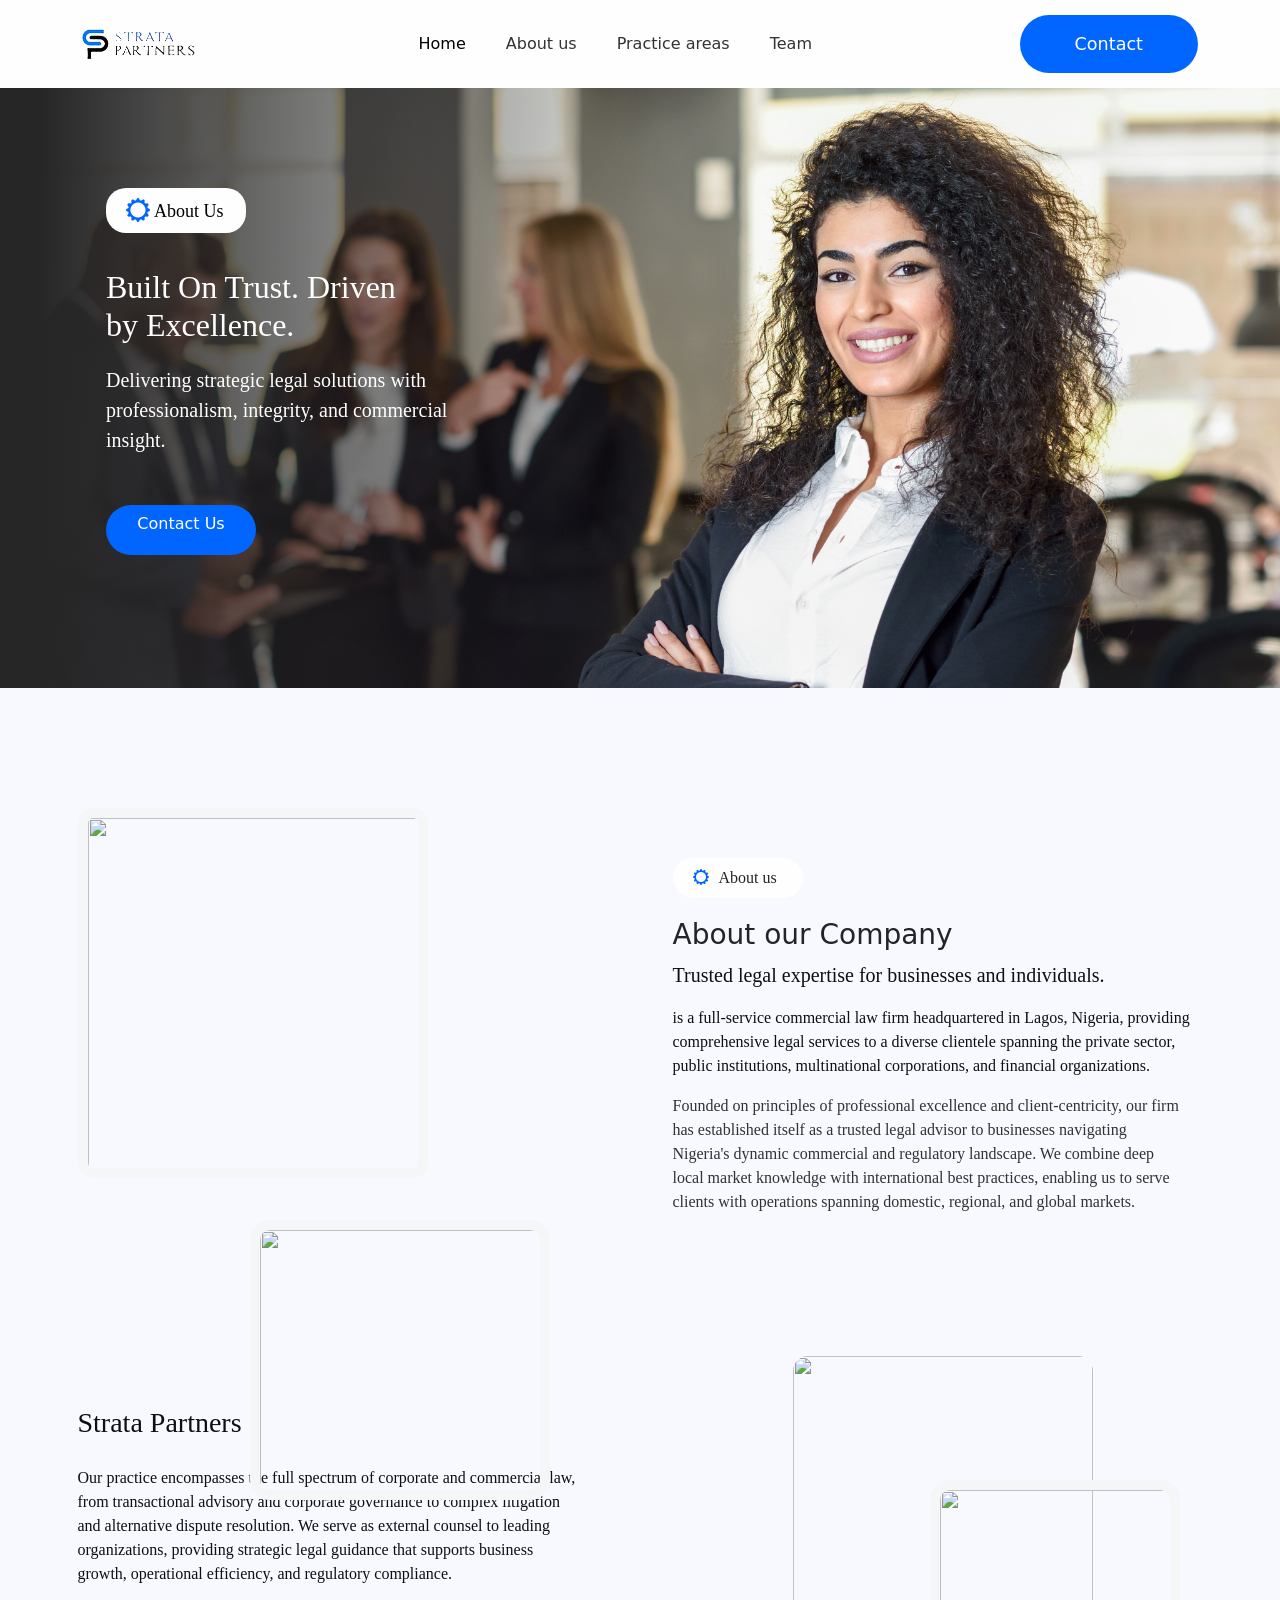
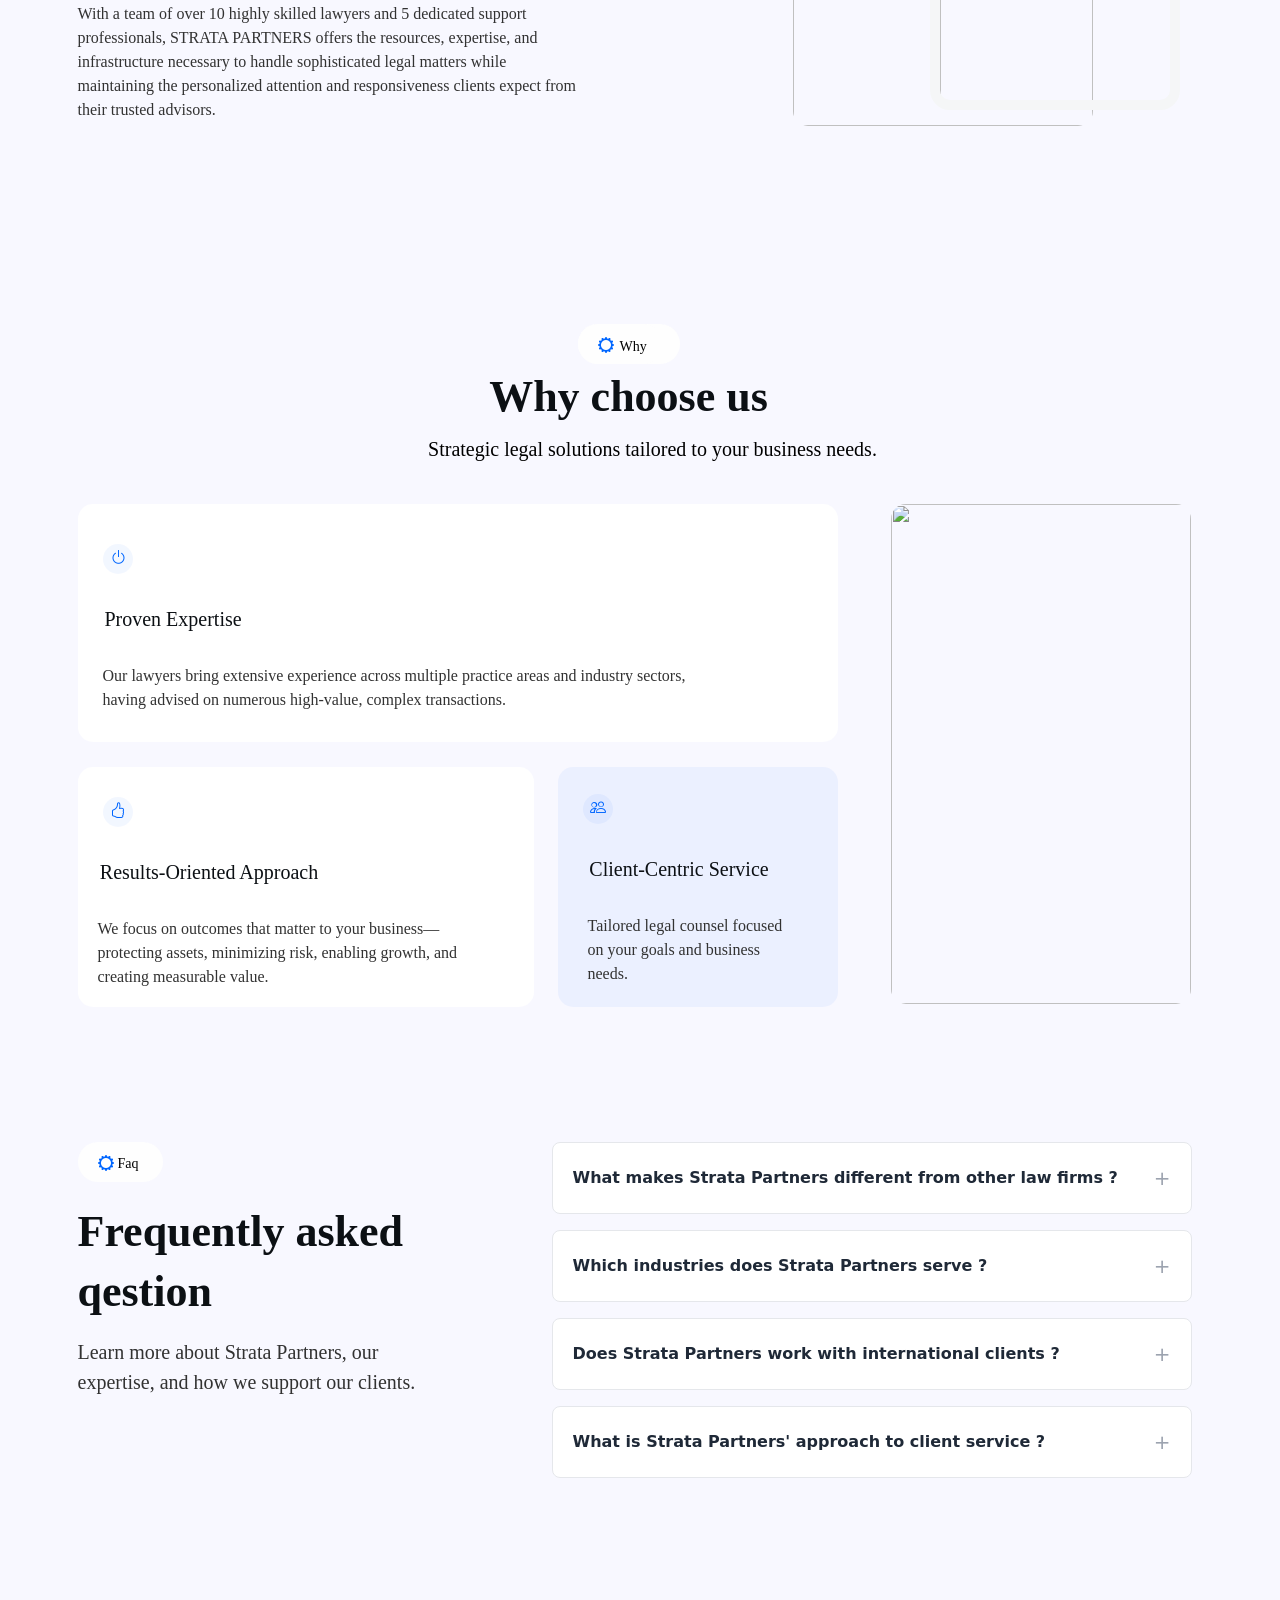
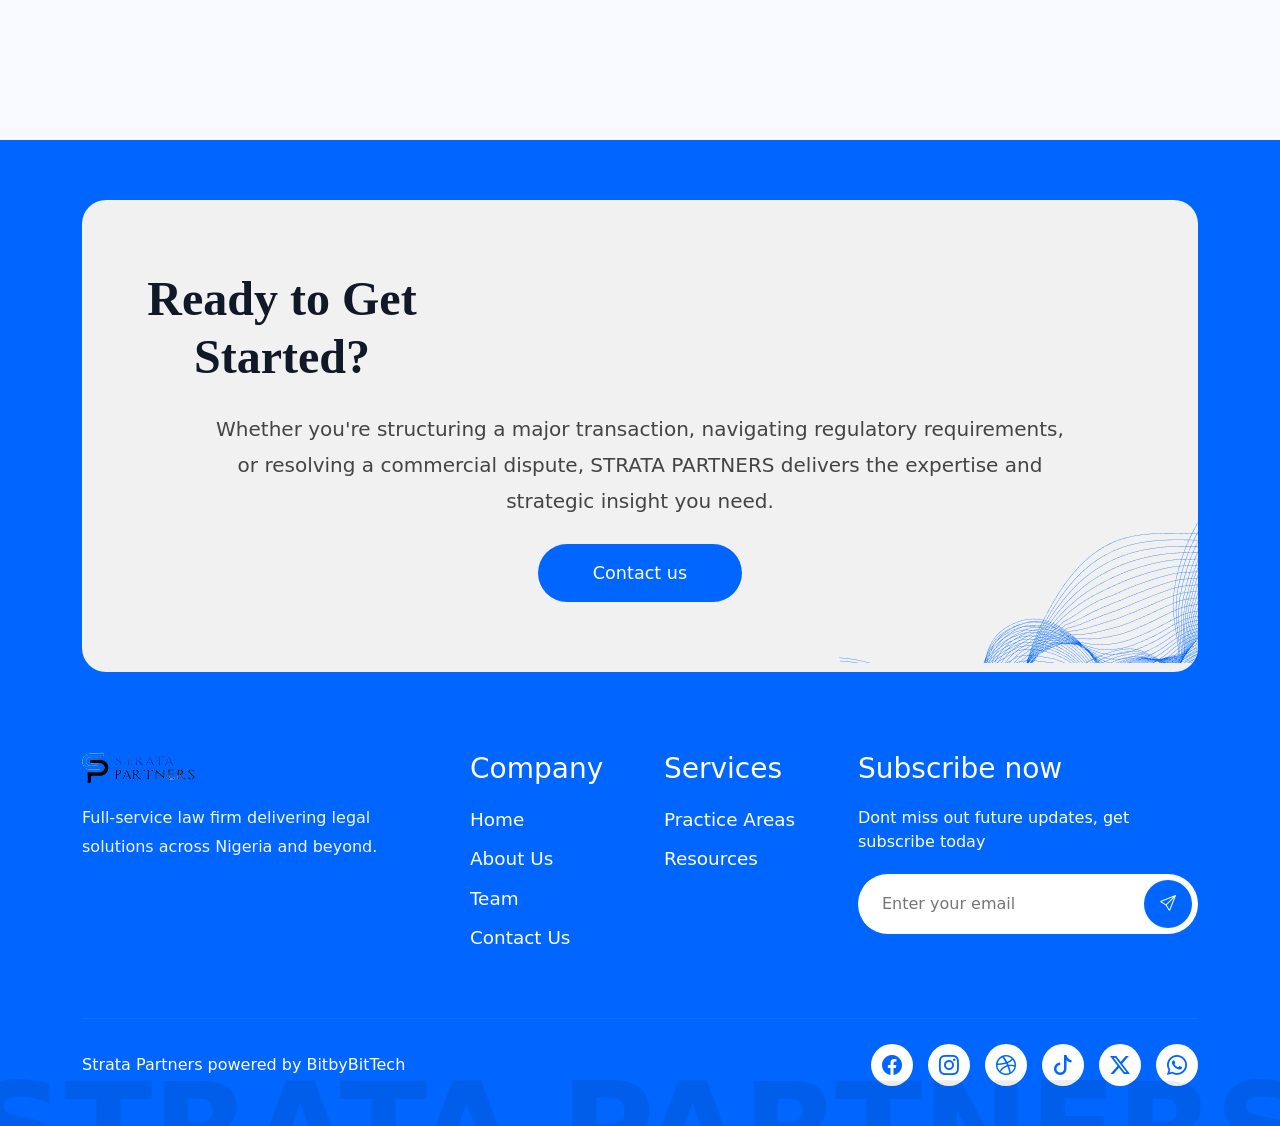
==== about.html @ 684b54b5 "included about page" ====
<!DOCTYPE html>
<html lang="en">

<head>
    <meta charset="UTF-8">
    <meta name="viewport" content="width=device-width, initial-scale=1.0">
    <title>Strata Partners | About Us</title>
    <link rel="stylesheet" href="css/about.css" type="text/css">
    <link rel="shortcut icon" href="images/logo.png" type="image/x-icon" />
    <link rel="stylesheet" href="https://cdn.jsdelivr.net/npm/bootstrap@5.3.8/dist/css/bootstrap.min.css" />
    <link href="https://cdn.jsdelivr.net/npm/bootstrap-icons@1.11.3/font/bootstrap-icons.css" rel="stylesheet" />

    <link rel="stylesheet" href="css/navbar.css" type="text/css" />
    <link rel="stylesheet" href="css/footer.css" type="text/css" />
</head>

<body>
    <!-- Include the navbar -->
    <div class="navbarContainer"></div>



    <!--hero section-->
    <div class="container-fluid" id="hero-section">
        <div class="container-fluid" id="inner-container">
            <div class="box" id="inner">
                <div class="inner-box">
                    <div class="high2">
                        <div class="iconn">
                            <i class="bi bi-gear-wide" id="tops"></i>
                        </div>
                        <p class="about">
                            About Us
                        </p>
                    </div>
                </div>
                <div class="row-h" id="row-heading">
                    <h2>
                        Built On Trust. Driven by Excellence.
                    </h2>
                    <p class="long-p">
                        Delivering strategic legal solutions with <br> professionalism, integrity,
                        and commercial <br> insight.
                    </p>
                </div>
                <div class="button">
                    <button class="btn">
                        <a class="link" href="contact us.html">Contact Us</a>
                    </button>
                </div>
            </div>
        </div>
    </div>

    <!--main content-->
    <div class="container-fluid" id="content">

        <!--row-1-->
        <div class="row-1">
            <div class="grouped">
                <img class="img2" src="Images/1af1c226d104522f3d0fe02a8baad481d199e01f.png">
                <img class="img1" src="Images/ebbc76a0d012beea0bf15d7d53d442498912458e.jpg">

            </div>
            <div class="l-box">
                <div class="first-line">
                    <div class="heading">
                        <div class="in">
                            <div class="high2">
                                <div class="iconn">
                                    <i class="bi bi-gear-wide" id="tops"></i>
                                </div>
                                <p class="abt">
                                    About us
                                </p>
                            </div>
                            <h3>About our Company</h3>
                        </div>
                        <p class="trusted">Trusted legal expertise for businesses and individuals.</p>
                    </div>
                </div>
                <div class="second-line">
                    <p class="one">
                        is a full-service commercial law firm headquartered in Lagos, Nigeria,
                        providing comprehensive legal services to a diverse clientele spanning the
                        private sector, <br> public institutions, multinational corporations,
                        and financial organizations.
                    </p>
                    <p class="two">
                        Founded on principles of professional excellence and client-centricity,
                        our firm <br> has established itself as a trusted legal advisor to businesses
                        navigating <br> Nigeria's dynamic commercial and regulatory landscape.
                        We combine deep <br> local market knowledge with international best practices,
                        enabling us to serve <br> clients with operations spanning domestic, regional,
                        and global markets.
                    </p>
                </div>
            </div>
        </div>

        <!--row-2-->
        <div class="row-2">
            <div class="r-box">
                <div class="f-line">
                    <h3 class="strat">Strata Partners</h3>
                </div>
                <div class="s-line">
                    <p class="one" id="text1">
                        Our practice encompasses the full spectrum of corporate and
                        commercial law, <br> from transactional advisory and corporate
                        governance to complex litigation <br> and alternative dispute
                        resolution. We serve as external counsel to leading <br> organizations,
                        providing strategic legal guidance that supports business <br> growth,
                        operational efficiency, and regulatory compliance.
                    </p>
                    <p class="two" id="text2">
                        With a team of over 10 highly skilled lawyers and 5 dedicated
                        support <br> professionals, STRATA PARTNERS offers the resources,
                        expertise, and <br> infrastructure necessary to handle sophisticated
                        legal matters while <br> maintaining the personalized attention and
                        responsiveness clients expect from <br> their trusted advisors.
                    </p>
                </div>
            </div>
            <div class="r-grouped">
                <img class="image1" src="Images/60f769ecba0b6c53e76296c708ee9860c423560c.jpg">
                <img class="image2" src="Images/75933d25baf451f0939fa7fc57d8a69417001d7e.jpg">
            </div>
        </div>

        <!--row-3-->
        <div class="row-3">
            <div class="upper">
                <div class="up">
                    <div class="why-b">
                        <div class="high2">
                            <div class="iconn">
                                <i class="bi bi-gear-wide" id="tops"></i>
                            </div>
                            <p class="f-why">
                                Why
                            </p>
                        </div>
                    </div>
                    <p class="why">
                        Why choose us
                    </p>
                </div>
                <p class="textt">
                    Strategic legal solutions tailored to your business needs.
                </p>
            </div>
            <div class="lower">
                <div class="left">
                    <div class="upp">
                        <div class="inn">
                            <div class="boxx">
                                <div class="icon-box">
                                    <div class="target">
                                        <i class="bi bi-power" id="top"></i>
                                    </div>
                                </div>
                                <p class="proven">
                                    Proven Expertise
                                </p>
                            </div>
                            <p class="p">
                                Our lawyers bring extensive experience across <span class="mul">multiple</span> practice
                                areas
                                and industry sectors, <br> having <span class="ad">advised</span> on numerous
                                high-value,
                                complex transactions.
                            </p>
                        </div>
                    </div>
                    <div class="down">
                        <div class="l">
                            <div class="in2">
                                <div class="c">
                                    <div class="icon-box">
                                        <div class="target">
                                            <i class="bi bi-hand-thumbs-up" id="top"></i>
                                        </div>
                                    </div>
                                    <p class="pr">
                                        Results-Oriented Approach
                                    </p>
                                </div>
                                <p class="pp">
                                    We focus on outcomes that matter to your <span class="bus">business—</span>
                                    <br>protecting assets,
                                    minimizing risk, enabling growth, <span class="an">and</span> <br> creating
                                    measurable value.
                                </p>
                            </div>
                        </div>
                        <div class="r">
                            <div class="in2">
                                <div class="c">
                                    <div class="icon-box">
                                        <div class="target">
                                            <i class="bi bi-people" id="top"></i>
                                        </div>
                                    </div>
                                    <p class="pr">
                                        Client-Centric Service
                                    </p>
                                </div>
                                <p class="pp">
                                    Tailored legal counsel focused on your goals and business needs.
                                </p>
                            </div>
                        </div>
                    </div>
                </div>
                <div class="right">
                    <img class="pic" src="Images/0e87ad395df8c18349f0a726166e9e5c86651c10.png">
                </div>
            </div>
        </div>


        <!--row-4-->
        <div class="row-4">
            <div class="left-box">
                <div class="high">
                    <div class="high2">
                        <div class="iconn">
                            <i class="bi bi-gear-wide" id="tops"></i>
                        </div>
                        <p class="faq">
                            Faq
                        </p>
                    </div>
                    <p class="faq-p">
                        Frequently asked qestion
                    </p>
                </div>
                <p class="low-p">
                    Learn more about Strata Partners, our <br> expertise, and how we support our clients.
                </p>
            </div>
            <div class="faq-container">
                <details class="faq-item">
                    <summary class="faq-question">
                        What makes Strata Partners different from other law firms ?
                    </summary>
                    <div class="faq-answer">
                        <p>
                            We combine deep legal expertise with commercial insight.
                            Our team approaches every matter not just as lawyers,
                            but as dealmakers and strategists who understand business realities,
                            regulatory environments, and long-term client goals.
                        </p>
                    </div>
                </details>
                <details class="faq-item">
                    <summary class="faq-question">
                        Which industries does Strata Partners serve ?
                    </summary>
                    <div class="faq-answer">
                        <p>
                            We advise entrepreneurs, SMEs, corporate organisations, investors,
                            developers, agricultural businesses, and high-net-worth individuals
                            across sectors such as real estate, infrastructure, finance,
                            agriculture, manufacturing, and technology.
                        </p>
                    </div>
                </details>
                <details class="faq-item">
                    <summary class="faq-question">
                        Does Strata Partners work with international clients ?
                    </summary>
                    <div class="faq-answer">
                        <p>
                            Yes. We regularly advise international clients investing or doing
                            business in Nigeria and collaborate with foreign counsel when necessary.
                        </p>
                    </div>
                </details>
                <details class="faq-item">
                    <summary class="faq-question">
                        What is Strata Partners' approach to client service ?
                    </summary>
                    <div class="faq-answer">
                        <p>
                            We combine deep legal expertise with commercial insight.
                            Our team approaches every matter not just as lawyers,
                            but as dealmakers and strategists who understand business realities,
                            regulatory environments, and long-term client goals.
                        </p>
                    </div>
                </details>
            </div>
        </div>
    </div>

    <!-- Include the footer -->
    <div class="footerContainer"></div>
    <script>
        fetch("navbar.html")
            .then((response) => response.text())
            .then((data) => {
                document.querySelector(".navbarContainer").innerHTML = data;
            });
    </script>
    <script>
        fetch("footer.html")
            .then((response) => response.text())
            .then((data) => {
                document.querySelector(".footerContainer").innerHTML = data;
            });
    </script>

    <!--animation for text-->
    <script>
        const observer = new IntersectionObserver((entries) => {
            entries.forEach((entry) => {
                // Check if the element is visible in the viewport
                if (entry.isIntersecting) {
                    entry.target.classList.add('active');
                    // Stop observing once animated (optional)
                    observer.unobserve(entry.target);
                }
            });
        }, {
            threshold: 0.1 // Triggers when 10% of the text is visible
        });

        // Target all elements with the reveal class
        document.querySelectorAll('.second-line').forEach((element) => {
            observer.observe(element);
        });

    </script>
    <script src="https://cdn.jsdelivr.net/npm/bootstrap@5.3.8/dist/js/bootstrap.bundle.min.js"></script>
</body>

</html>
---- css/about.css ----
* {
    margin: 0;
    padding: 0;
    box-sizing: border-box;
}

body {
    background-color: ghostwhite !important;
}


/* hero-section */
#hero-section {
    background-image: url("../images/ef83587aa9c81521c56128bd464a667ce0ac7b7c.jpg");
    background-repeat: no-repeat;
    background-size: cover;
    width: 100%;
    height: 600px;
    transform: scaleX(-1);
    opacity: 1px;
    margin: 0;
    padding: 0;
    position: relative;
}

#inner-container {
    background: linear-gradient(269.47deg, #272626 3.18%, rgba(39, 38, 38, 0.5) 30.3%, rgba(255, 255, 255, 0) 57.42%);
    width: 100%;
    height: 600px;
    margin: 0;
    padding: 0;
}

.box {
    color: white;
    font-size: 24px;
    transform: scaleX(-1);
    width: 574px;
    height: 482px;
    left: 600px;
    position: relative;
    padding-top: 100px;
}

/* animation for hero-section */
.inner-box, .row-h, .button {
  opacity: 0;
  transform: translateY(20px);
  animation: fadeInUp 0.8s ease-out forwards;
}

@keyframes fadeInUp {
  to {
    opacity: 1;
    transform: translateY(0);
  }
}

#inner .inner-box {
    width: 150px;
    height: 80px;
}

#inner .inner-box .high2 {
    width: 140px;
    height: 45px;
    border-radius: 20px;
    padding-top: 5px;
    padding-right: 20px;
    padding-bottom: 10px;
    padding-left: 20px;
    background: #FEFEFE;
    margin-bottom: 0;
    display: flex;
}

#inner .inner-box .high2 .about {
    font-family: Inter;
    font-weight: 400;
    font-size: 18px;
    margin-left: 8px;
    margin-top: 5px;
    color: black;
    margin-bottom: 0;
}

h2 {
    width: 320px;
    font-family: "Rethink Sans";
    font-weight: 600;
    font-size: 56px;
    margin-top: 0;
}

.long-p {
    font-family: "Inter";
    font-weight: 500;
    font-size: 20px;
    line-height: 30px;
    margin-top: 20px;
}

.button {
    width: 150px;
    height: 50px;
    border-radius: 30px;
    background: #0066FF;
    color: white;
    text-align: center;
    margin-top: 50px;
}

.btn .link {
    color: white;
    text-decoration: none;
    text-align: center;
}

/* main-body */
#content {
    width: 1229px;
    height: 2532px;
    margin-top: 120px;
}

div.row-1,
div.row-2,
div.row-3,
div.row-4 {
    margin-left: 40px;
}

/* row-1 */
div.row-1 {
    width: 1120px;
    height: 548px;
    gap: 115px;
    display: flex;
}

.grouped {
    width: 400px;
    height: 500px;
}

.img1 {
    width: 300px;
    height: 280px;
    border-radius: 20px;
    border-width: 10px;
    border: 10px solid #F5F6F7;
    position: absolute;
    left: 250px;
    bottom: -600px;
}

.img2 {
    width: 350px;
    height: 370px;
    border-radius: 15px;
    border: 10px solid #F5F6F7;
}

/* animation for the image */
.img1, .img2 {
  animation: floatLoop 4s ease-in-out infinite;
}

@keyframes floatLoop {
  0% {
    transform: translateY(0px);
  }
  50% {
    transform: translateY(-15px);
  }
  100% {
    transform: translateY(0px);
  }
}

div.l-box {
    width: 520px;
    height: 412px;
    gap: 30px;
    left: 80px;
    position: relative;
    margin-top: 50px;
}

div.first-line {
    width: 600;
    height: 160;
    gap: 20px;
}

.in {
    width: 600;
    height: 110;
    gap: 10px;
}

.l-box .in .high2 {
    width: 130px;
    height: 40px;
    gap: 4px;
    border-radius: 20px;
    padding-top: 8px;
    padding-right: 20px;
    padding-bottom: 10px;
    padding-left: 20px;
    background: #FEFEFE;
    display: flex;
}

.l-box .in .high2 .abt {
    font-family: Inter;
    font-weight: 400;
    font-style: Regular;
    font-size: 16px;
    line-height: 20px;
    margin-left: 6px;
    margin-top: 2px;
}

h5 {
    font-family: Rethink Sans;
    font-weight: 600;
    font-size: 44px;
    line-height: 60px;
    color: #0C1014;
}

.trusted {
    font-family: "Inter";
    font-weight: 500;
    font-size: 20px;
    line-height: 30px;
    color: #0C1014;
}

.second-line {
  opacity: 0;
  transform: translateY(30px);
  transition: all 0.8s ease-out;
}

/* Active state triggered by JavaScript when scrolled into view */
.second-line.active {
  opacity: 1;
  transform: translateY(0);
}

div.second-line .one {
    font-family: Inter;
    font-weight: 400;
    font-style: Regular;
    font-size: 16px;
    line-height: 24px;
    color: #0C1014;
    width: 530px;
    height: 72px;
}

div.second-line .two {
    font-family: Inter;
    font-weight: 400;
    font-style: Regular;
    font-size: 16px;
    line-height: 24px;
    color: #323232;
    width: 540px;
    height: 120px;
}

/* row-2 */
div.row-2 {
    width: 1150px;
    height: 548px;
    gap: 115px;
    opacity: 1;
    display: flex;
}

div.r-box {
    width: 600px;
    height: 330px;
    gap: 30px;
    opacity: 1;
    margin-top: 50px;
}

div.f-line {
    width: 600px;
    height: 60px;
    gap: 20px;
    opacity: 1;
}

.strat {
    width: 600px;
    height: 30px;
    font-family: Inter;
    font-weight: 500;
    color: #0C1014;
}

div.s-line {
    width: 600px;
    height: 270px;
    gap: 30px;
    opacity: 1;
}

#text1 {
    width: 600px;
    height: 120px;
    opacity: 1;
    font-family: Inter;
    font-weight: 400;
    font-style: Regular;
    font-size: 16px;
    line-height: 24px;
    letter-spacing: 0%;
    color: #0C1014;
}

#text2 {
    width: 600px;
    height: 120px;
    opacity: 1;
    font-family: Inter;
    font-weight: 400;
    font-style: Regular;
    font-size: 16px;
    line-height: 24px;
    letter-spacing: 0%;
    color: #323232;
}

.r-grouped {
    width: 509px;
    height: 548px;
    opacity: 1;
    box-sizing: content-box;
}

.image1 {
    width: 250px;
    height: 230px;
    top: 241px;
    left: 900px;
    opacity: 1;
    border-radius: 20px;
    border: 10px solid #F5F6F7;
    position: absolute;
    left: 930px;
    top: 1480px;
}

.image2 {
    width: 300px;
    height: 370px;
    left: 715px;
    opacity: 1;
    border-radius: 15px;
}

/* row-3 */
div.row-3 {
    width: 1150px;
    height: 768px;
}

div.upper {
    width: 645px;
    height: 160px;
    gap: 20px;
    align-items: center;
    margin: 20px auto 20px auto;
}

div.lower {
    width: 1150px;
    height: 558px;
    gap: 24px;
    display: flex;
}

div.down {
    width: 808px;
    height: 267px;
    gap: 24px;
    display: flex;
    margin-top: 25px;
}

.up {
    width: 597px;
    height: 110px;
}

div.why-b {
    width: 102px;
    height: 40px;
    border-radius: 20px;
    background: #FEFEFE;
    align-items: center;
    margin: 0 auto;
}

.f-why {
    width: 42px;
    height: 20px;
    font-family: "Inter";
    font-weight: 400;
    font-size: 14px;
    text-align: center;
    color: #000000;
    margin-top: 2px;
    margin-left: 2px;
}

.why {
    width: 597px;
    height: 60px;
    font-family: Rethink Sans;
    font-weight: 600;
    font-size: 44px;
    text-align: center;
    color: #0C1014;
}

.textt {
    width: 645px;
    height: 30px;
    font-family: Inter;
    font-weight: 500;
    font-size: 20px;
    text-align: center;
    color: #000000;
}

div.lower {
    width: 1150px;
    height: 558px;
    gap: 5px;
    display: flex;
}

div.left {
    width: 808px;
    height: 558px;
    gap: 24px;
}

div.upp {
    width: 760px;
    height: 238px;
    border-radius: 15px;
    background: #FFFFFF;
    padding-top: 40px;
}

div.inn {
    width: 745px;
    height: 188px;
}

.boxx {
    width: 163px;
    height: 120px;
}

div.icon-box {
    width: 30px;
    height: 30px;
    border-radius: 50px;
    background: #0066FF0D;
    margin-left: 25px;
    margin-bottom: 30px;
    left: 30px;
}

#top {
    top: 2px;
    left: 7px;
    position: relative;
    color: #0066FF;
}

.proven {
    width: 163px;
    height: 30px;
    font-family: Inter;
    font-weight: 500;
    font-size: 20px;
    text-align: center;
    color: #0C1014;
    margin-left: 14px;
}

.p {
    width: 745px;
    height: 48px;
    font-family: Inter;
    font-weight: 400;
    font-style: Regular;
    font-size: 16px;
    margin-left: 25px;
    color: #323232;
}

div.down {
    width: 808px;
    height: 267px;
    gap: 24px;
    display: flex;
    margin-top: 25px;
}

div.l {
    width: 456px;
    height: 240px;
    border-radius: 15px;
    background: #FFFFFF;
    padding-top: 10px;
}

div.in2 {
    width: 439px;
    height: 212px;
    padding-top: 20px;
}

div.c {
    width: 263px;
    height: 120px;
    gap: 50px;
}

.pr {
    width: 263px;
    height: 30px;
    font-family: Inter;
    font-weight: 500;
    font-style: Medium;
    font-size: 20px;
    text-align: center;
    color: #0C1014;
}


.pp {
    width: 439px;
    height: 72px;
    font-family: Inter;
    font-weight: 400;
    font-style: Regular;
    font-size: 16px;
    margin-left: 20px;
    color: #323232;
}

div.r {
    width: 280px;
    height: 240px;
    border-radius: 15px;
    background: #0066FF0D;
    padding-top: 7px;
}

div.r .in2 {
    width: 212px;
    height: 212px;
    top: 34px;
    left: 34px;
    gap: 20px;
}

div.r .in2 .c {
    width: 212px;
    height: 120px;
    gap: 50px;
}

div.r .pr {
    width: 263px;
    height: 30px;
    font-family: Inter;
    font-weight: 500;
    font-style: Medium;
    font-size: 20px;
    color: #0C1014;
    margin-left: -10px;
}

div.r .pp {
    width: 212px;
    height: 72px;
    font-family: Inter;
    font-weight: 400;
    font-style: Regular;
    font-size: 16px;
    margin-left: 30px;
    color: #323232;
}

.pic {
    width: 300px;
    height: 500px;
    border-radius: 15px;
    margin-left: 0;
}

/* row-4 */
div.row-4 {
    width: 1150px;
    height: 380px;
    gap: 55px;
    display: flex;
    margin-top: 50px;
}

div.left-box {
    width: 419px;
    height: 250px;
    gap: 20px;
}

.high {
    width: 419px;
    height: 170px;
    gap: 10px;
}

.high2 {
    width: 85px;
    height: 40px;
    gap: 4px;
    border-radius: 20px;
    padding-top: 10px;
    padding-right: 20px;
    padding-bottom: 10px;
    padding-left: 20px;
    background: #FEFEFE;
    display: flex;
    margin-bottom: 20px;
}

.iconn {
    width: 16px;
    height: 16px;
}

#tops {
    width: 13px;
    height: 15px;
    top: 0.5px;
    left: 1.5px;
    color: #0066FF;
}

.faq {
    width: 25px;
    height: 20px;
    font-family: Inter;
    font-weight: 400;
    font-size: 14px;
    line-height: 20px;
    padding-top: 2px;
    color: #000000;
}

.faq-p {
    width: 419px;
    height: 120px;
    font-family: Rethink Sans;
    font-weight: 600;
    font-size: 44px;
    line-height: 60px;
    color: #0C1014;
}

.low-p {
    width: 419px;
    height: 60px;
    font-family: Inter;
    font-weight: 500;
    font-size: 20px;
    line-height: 30px;
    color: #323232;
    margin-top: 25px;
}

.rightt {
    width: 750px;
    height: 308px;
    gap: 20px;
}

/* Container Layout */
.faq-container {
    width: 640px;
    font-family: system-ui, -apple-system, sans-serif;
}

/* Accordion Item */
.faq-item {
    background-color: #ffffff;
    border: 1px solid #e5e7eb;
    border-radius: 8px;
    margin-bottom: 1rem;
    overflow: hidden;
    transition: box-shadow 0.2s ease;
}

.faq-item:hover {
    box-shadow: 0 4px 6px -1px rgba(0, 0, 0, 0.05);
}

/* Accordion Header/Question */
.faq-question {
    display: flex;
    justify-content: space-between;
    align-items: center;
    padding: 1.25rem;
    font-weight: 600;
    color: #1f2937;
    cursor: pointer;
    list-style: none;
    /* Hides default arrow in modern browsers */
}

/* Hides default arrow in Safari */
.faq-question::-webkit-details-marker {
    display: none;
}

/* Custom Plus Icon Indicator */
.faq-question::after {
    content: "+";
    font-size: 1.25rem;
    font-weight: 400;
    color: #9ca3af;
    transition: transform 0.2s ease;
}

/* Active Open States */
.faq-item[open] {
    border-color: #3b82f6;
}

.faq-item[open] .faq-question {
    color: #3b82f6;
}

/* Switch Plus to Minus Icon when opened */
.faq-item[open] .faq-question::after {
    content: "−";
    transform: rotate(180deg);
}

/* Accordion Panel/Answer */
.faq-answer {
    padding: 0 1.25rem 1.25rem 1.25rem;
    color: #4b5563;
    line-height: 1.6;
    font-size: 0.95rem;
}

.faq-answer p {
    margin: 0;
}


/* mobile-responsiveness */
@media (max-width: 900px) {

    #hero-section {
        width: 100%;
        height: 600px;
        margin: 0;
        padding: 0;
        position: relative;
    }

    #inner-container {
        width: 100%;
        height: 600px;
        margin: 0;
        padding: 0;
    }

    .box {
        color: white;
        font-size: 24px;
        transform: scaleX(-1);
        width: 574px;
        height: 482px;
        left: 250px;
        position: relative;
        padding-top: 100px;
    }

    #content {
        margin-top: 120px;
        width: auto;
        height: auto;
    }

    div.row-1,
    div.row-2,
    div.row-3,
    div.row-4 {
        width: 600px;
        display: block;
        gap: 0;
    }

    div.row-1 {
        margin-left: 160px;
    }

    div.row-2 {
        margin-left: 130px;
    }

    div.row-3 {
        margin-left: 100px;
    }

    div.row-4 {
        margin-left: 130px;
    }

    div.row-1 {
        height: 1000px;
        text-align: center;
    }

    div.l-box {
        margin-top: 100px;
        left: 0;
    }

    .l-box .in .icon-box {
        margin-left: 190px;
    }

    .l-box .in .high2 {
        margin-left: 200px;
    }

    .img1 {
        left: 350px;
        bottom: -630px;
    }

    div.row-2 {
        height: 1000px;
    }

    div.r-box {
        text-align: center;
    }

    .r-grouped {
        margin-top: 50px;
        margin-left: 40px;
    }

    .image1 {
        width: 300px;
        height: 280px;
        left: 370px;
        top: 2330px;
    }

    .image2 {
        width: 350px;
        height: 370px;
        margin-left: 20px;
    }

    div.row-3 {
        height: 1200px;
    }

    div.row-3 .left,
    .inner-box,
    .p {
        width: 450px;
    }

    div.upper {
        width: 570px;
        height: 160px;
        margin-left: 0;
    }

    div.lower {
        width: 700px;
        height: 1200px;
        display: block;
    }

    div.upp {
        width: 620px;
        height: 260px;
        border-radius: 15px;
        background: #FFFFFF;
        padding-top: 40px;
    }

    div.inner-box {
        width: 745px;
        height: 188px;
    }


    div.down {
        width: 500px;
        height: 267px;
        gap: 24px;
        display: block;
        margin-top: 25px;
    }

    div.l {
        width: 436px;
        height: 260px;
        border-radius: 15px;
        background: #FFFFFF;
        padding-top: 10px;
    }

    .pic {
        width: 300px;
        height: 250px;
        border-radius: 15px;
        margin-left: 0;
        margin-top: 20px;
    }

    div.r {
        margin-left: 350px;
        margin-top: 40px;
    }

    div.r .in2 {
        width: 212px;
        height: 212px;
    }

    div.row-4 {
        height: 700px;
    }

    div.left-box {
        text-align: center;
        margin-left: 100px;
    }

    div.left-box .high2 {
        margin-left: 150px;
    }

    .faq-container {
        width: 600px;
        margin-top: 40px;
    }

}


@media (max-width: 600px) {

    #hero-section {
        width: 100%;
        height: 600px;
    }

    #inner-container {
        width: 100%;
        height: 600px;
    }

    .box {
        color: white;
        font-size: 24px;
        transform: scaleX(-1);
        width: 574px;
        height: 482px;
        left: 0px;
        position: relative;
        padding-top: 100px;
    }

    #content {
        margin-top: 120px;
        width: auto;
        height: auto;
    }

    div.row-1,
    div.row-2,
    div.row-3,
    div.row-4 {
        width: 580px;
        display: block;
        gap: 0;
    }

    div.row-1 {
        margin-left: 0px;
    }

    div.row-2 {
        margin-left: 0px;
    }

    div.row-3 {
        margin-left: 0px;
    }

    div.row-4 {
        margin-left: 0px;
        width: 580px;
    }

    div.row-1 {
        height: 1000px;
        text-align: center;
    }

    div.l-box {
        margin-top: 0px;
        left: 0;
    }

    .l-box .in .icon-box {
        margin-left: 190px;
    }

    .grouped {
        margin-left: 20px;
    }

    .img1 {
        width: 250px;
        height: 250px;
        left: 230px;
        bottom: -630px;
    }

    .img2 {
        width: 300px;
        height: 320px;
    }

    div.row-2 {
        height: 850px;
    }

    div.r-box {
        text-align: center;
    }

    .r-grouped {
        margin-top: 50px;
        margin-left: 60px;
    }

    .image1 {
        width: 250px;
        height: 250px;
        left: 250px;
        top: 2300px;
    }

    .image2 {
        width: 300px;
        height: 320px;
        margin-left: 20px;
    }

    div.row-3 {
        height: 1400px;
    }

    div.row-3 .left,
    div.inn,
    .p,
    .textt {
        width: 450px;
    }

    div.upper {
        width: 570px;
        height: 160px;
        margin-left: 0;
    }

    div.lower {
        width: 450px;
        height: 1200px;
        display: block;
        margin-left: 25px;
    }

    div.upp {
        width: 520px;
        height: 270px;
        border-radius: 15px;
        background: #FFFFFF;
        padding-top: 40px;
    }

    div.inner-box {
        width: 450px;
        height: 188px;
    }


    div.down {
        width: 500px;
        height: 267px;
        gap: 24px;
        display: block;
        margin-top: 25px;
    }

    div.l {
        width: 436px;
        height: 260px;
        border-radius: 15px;
        background: #FFFFFF;
        padding-top: 10px;
    }

    .pic {
        width: 350px;
        height: 270px;
        border-radius: 15px;
        margin-left: 0;
        margin-top: 300px;
    }

    div.r {
        width: 350px;
        margin-left: 0px;
        margin-top: 30px;
    }

    div.r .in2 {
        width: 212px;
        height: 212px;
    }

    div.row-4 {
        height: 700px;
    }

    div.left-box {
        text-align: center;
        margin-left: 70px;
    }

    div.left-box .high2 {
        margin-left: 150px;
    }

    .faq-container {
        width: 580px;
        margin-top: 40px;
    }

    .up,
    .why,
    div.r-box,
    div.f-line,
    div.s-line,
    h3.strat,
    #text1,
    #text2 {
        margin-left: 0;
        width: 580px;
    }

    p.textt {
        text-align: center;
        font-size: 18px;
        margin-left: 60px;
    }
}



@media (max-width: 450px) {

    #content {
        width: 440px;
    }

    .box {
        width: 440px;
        height: 482px;
        left: -0px;
    }

    div.row-1,
    div.row-2,
    div.row-3,
    div.row-4 {
        width: 430px;
        display: block;
        gap: 0;
    }

    div.row-1,
    div.row-2,
    div.row-3,
    div.row-4 {
        margin-left: 0px;
    }

    div.row-4 {
        width: 430px;
    }

    div.row-1 {
        height: 930px;
        text-align: center;
    }

    div.row-1 div.l-box .high2 {
        margin-left: 150px;
    }

    div.l-box {
        margin-top: 0px;
        left: 0;
        width: 430px;
    }

    div.second-line .one,
    div.second-line .two {
        width: 400px;
    }

    div.second-line .one {
        height: 100px;
    }

    div.second-line .two {
        height: 170px;
    }

    br {
        display: none;
    }

    .l-box .in .icon-box {
        margin-left: 120px;
    }

    h3 {
        margin-left: 0;
    }

    .grouped {
        margin-left: 0px;
    }

    .img1 {
        width: 170px;
        height: 200px;
        left: 200px;
        bottom: -550px;
    }

    .img2 {
        width: 220px;
        height: 270px;
    }

    div.row-2 {
        height: 850px;
    }

    div.r-box {
        text-align: center;
    }

    .r-grouped {
        margin-top: 50px;
        margin-left: 0px;
        width: 430px;
    }

    .image1 {
        width: 170px;
        height: 200px;
        left: 150px;
        top: 2220px;
    }

    .image2 {
        width: 220px;
        height: 270px;
        margin-left: 20px;
    }

    div.row-3 {
        height: 1400px;
    }

    div.row-3 .left,
    div.inn,
    .p,
    .textt {
        width: 430px;
    }

    .p {
        height: 100px;
        width: 370px;
        margin-left: 20px;
    }

    .mul::after,
    .bus::after {
        content: "\a";
        white-space: pre;
    }

    .ad::before,
    .an::before {
        content: "\a";
        white-space: pre;
    }

    div.upper {
        width: 430px;
        height: 160px;
        margin-left: 0;
    }

    div.lower {
        width: 430px;
        height: 1200px;
        display: block;
        margin-left: 0px;
    }

    div.upp {
        width: 420px;
        height: 270px;
        border-radius: 15px;
        background: #FFFFFF;
        padding-top: 40px;
    }

    div.inner-box {
        width: 430px;
        height: 188px;
    }


    div.down {
        width: 430px;
        height: 267px;
        gap: 24px;
        display: block;
        margin-top: 25px;
    }

    div.l {
        width: 400px;
        height: 260px;
        border-radius: 15px;
        background: #FFFFFF;
        padding-top: 10px;
    }

    .pic {
        width: 350px;
        height: 270px;
        border-radius: 15px;
        margin-left: 0;
        margin-top: 300px;
    }

    div.r {
        width: 350px;
        margin-left: 0px;
        margin-top: 30px;
    }

    div.r .in2 {
        width: 212px;
        height: 212px;
    }

    div.row-4 {
        height: 700px;
    }

    div.left-box {
        height: 200px;
        text-align: center;
        margin-left: 10px;
    }

    div.left-box .high2 {
        margin-left: 150px;
    }

    .faq-container {
        width: 410px;
        margin-top: 0px;
    }

    .up,
    .why,
    div.r-box,
    div.f-line,
    div.s-line,
    h3.strat,
    #text1,
    #text2 {
        margin-left: 0;
        width: 430px;
    }

    #text1,
    #text2 {
        width: 400px;
    }

    #text1 {
        height: 180px;
    }

    p.textt {
        text-align: center;
        font-size: 18px;
        margin-left: 0px;
    }

    .pp {
        margin-left: 20px;
        width: 400px;
    }

    .right {
        width: 400px;
    }

    .low-p {
        font-size: 17px;
        margin-top: 0;
        width: 360px;
        height: 30px;
        margin-left: 20px;
    }

    .faq-p {
        font-size: 24px;
        height: 30px;
    }

    .high {
        height: 120px;
    }

    div.in2 {
        width: 400px;
    }
}
---- css/navbar.css ----
.custom-navbar {
  background: rgba(255, 255, 255, 0.8);
  backdrop-filter: blur(12px);
  -webkit-backdrop-filter: blur(12px);
  box-shadow: 0 4px 20px rgba(0, 0, 0, 0.08);
  padding: 15px 0;
}

/* .logo {
  width: 50px;
  height: 50px;
  object-fit: cover;
  border-radius: 50%;
  border: 2px solid #fff;
  box-shadow: 0 4px 10px rgba(0, 0, 0, 0.1);
} */

.navbar-nav .nav-link {
  color: #333;
  font-weight: 500;
  margin: 0 12px;
  position: relative;
  transition: all 0.3s ease;
}

.navbar-nav .nav-link:hover {
  color: #0d6efd;
}

.navbar-nav .nav-link::after {
  content: "";
  position: absolute;
  left: 0;
  bottom: -4px;
  width: 0;
  height: 2px;
  background: #0d6efd;
  transition: width 0.3s ease;
}

.navbar-nav .nav-link:hover::after {
  width: 100%;
}

.contact-btn {
  padding: 10px 24px;
  border-radius: 50px;
  font-weight: 500;
  border: none;
  background: linear-gradient(135deg, #0066ff, #0066ff);
  color: white;
  transition: all 0.3s ease;
}

.contact-btn:hover {
  transform: translateY(-2px);
  box-shadow: 0 10px 24px rgba(0, 102, 255, 0.4);
}

@media (max-width: 991px) {
  .navbar-nav {
    text-align: center;
    padding: 20px 0;
  }

  .contact-wrapper {
    text-align: center;
    margin-top: 15px;
  }
}
---- css/footer.css ----
.footer-section {
        background: #0066ff;
        padding: 60px 0 40px;
        position: relative;
        overflow: hidden;
      }

      /* CTA CARD */
      .cta-card {
        background: #f1f1f1;
        border-radius: 24px;
        padding: 70px 40px;
        text-align: center;
        position: relative;
        overflow: hidden;
      }

      .cta-card h2 {
        font-size: 3rem;
        font-weight: 700;
        color: #111827;
      }

      .cta-card p {
        max-width: 850px;
        margin: 25px auto;
        color: #444;
        font-size: 1.25rem;
        line-height: 1.8;
      }

      .contact-btn {
        background: #0066ff;
        color: #fff;
        border: none;
        padding: 16px 55px;
        border-radius: 50px;
        font-size: 1.1rem;
        transition: 0.3s;
      }

      .contact-btn:hover {
        background: #0066ff;
      }

      .wave-pattern {
        position: absolute;
        right: -30px;
        bottom: -5px;
        font-size: 280px;
        color: #0066ff;
        line-height: 1;
      }

      /* FOOTER */

      .footer-content {
        margin-top: 80px;
      }

      .footer-logo {
        max-width: 120px;
        margin-bottom: 20px;
      }

      .footer-text {
        color: #fff;
        opacity: 0.95;
        line-height: 1.8;
      }

      .footer-title {
        color: #fff;
        font-size: 1.75rem;
        margin-bottom: 20px;
      }

      .footer-links {
        list-style: none;
        padding: 0;
      }

      .footer-links li {
        margin-bottom: 12px;
      }

      .footer-links a {
        color: #fff;
        text-decoration: none;
        font-size: 1.15rem;
      }

      .footer-links a:hover {
        opacity: 0.8;
      }

      .subscribe-text {
        color: #fff;
        margin-bottom: 20px;
      }

      .newsletter {
        background: #fff;
        border-radius: 50px;
        overflow: hidden;
        display: flex;
        align-items: center;
        padding: 6px;
      }

      .newsletter input {
        border: none;
        outline: none;
        flex: 1;
        padding: 12px 18px;
      }

      .send-btn {
        width: 48px;
        height: 48px;
        border-radius: 50%;
        border: none;
        background: #0066ff;
        color: #fff;
      }

      .footer-divider {
        margin: 50px 0 25px;
        border-color: rgba(255, 255, 255, 0.25);
      }

      .bottom-footer {
        display: flex;
        justify-content: space-between;
        align-items: center;
        flex-wrap: wrap;
        gap: 20px;
      }

      .copyright {
        color: #fff;
      }

      .social-icons {
        display: flex;
        gap: 15px;
      }

      .social-icons a {
        width: 42px;
        height: 42px;
        border-radius: 50%;
        background: #fff;
        color: #0066ff;
        display: flex;
        align-items: center;
        justify-content: center;
        text-decoration: none;
        font-size: 20px;
        transition: 0.3s;
      }

      .social-icons a:hover {
        transform: translateY(-3px);
      }

      .watermark {
        position: absolute;
        bottom: -100px;
        left: 50%;
        transform: translateX(-50%);
        font-size: 8rem;
        font-weight: 800;
        color: rgba(0, 0, 0, 0.08);
        white-space: nowrap;
        pointer-events: none;
      }

      @media (max-width: 991px) {
        .cta-card h2 {
          font-size: 2.2rem;
        }

        .footer-content .col-lg-3,
        .footer-content .col-lg-2 {
          margin-bottom: 40px;
        }

        .bottom-footer {
          flex-direction: column;
          text-align: center;
        }

        .watermark {
          font-size: 2rem;
        }
      }
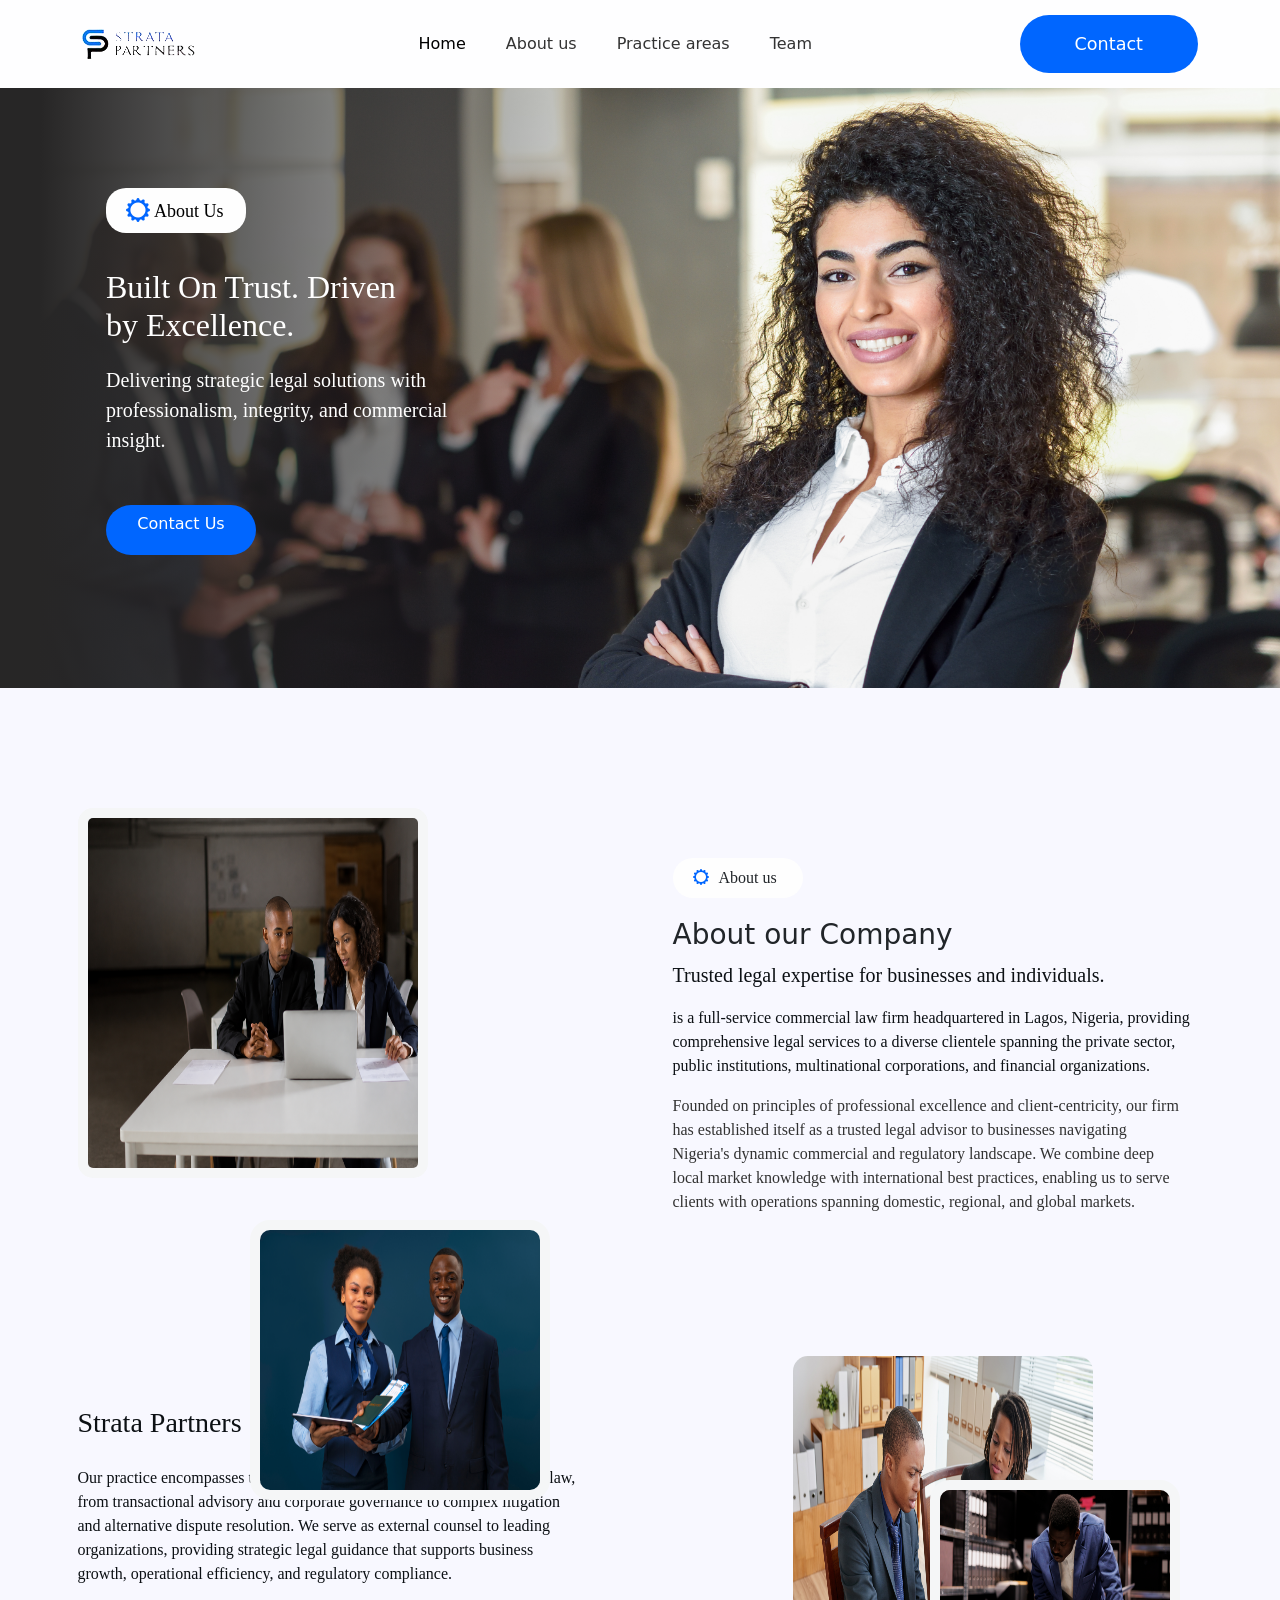
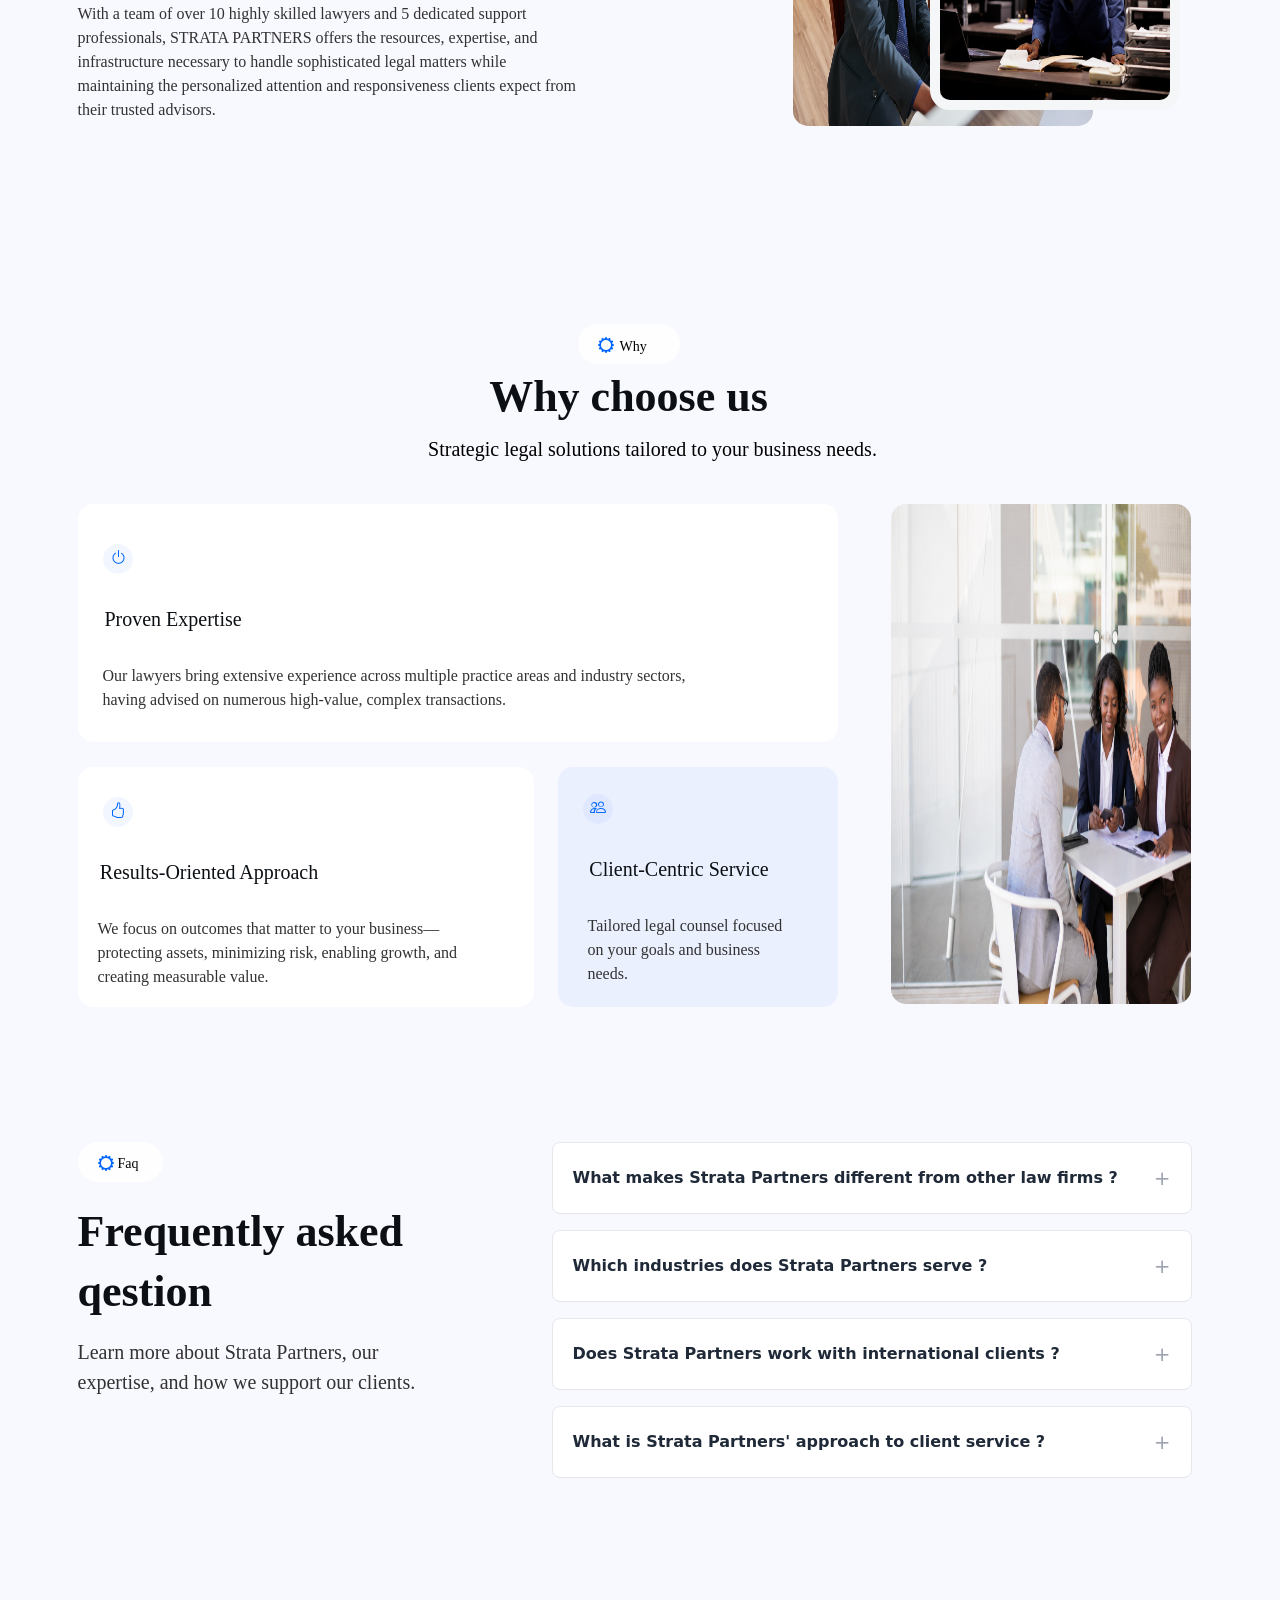
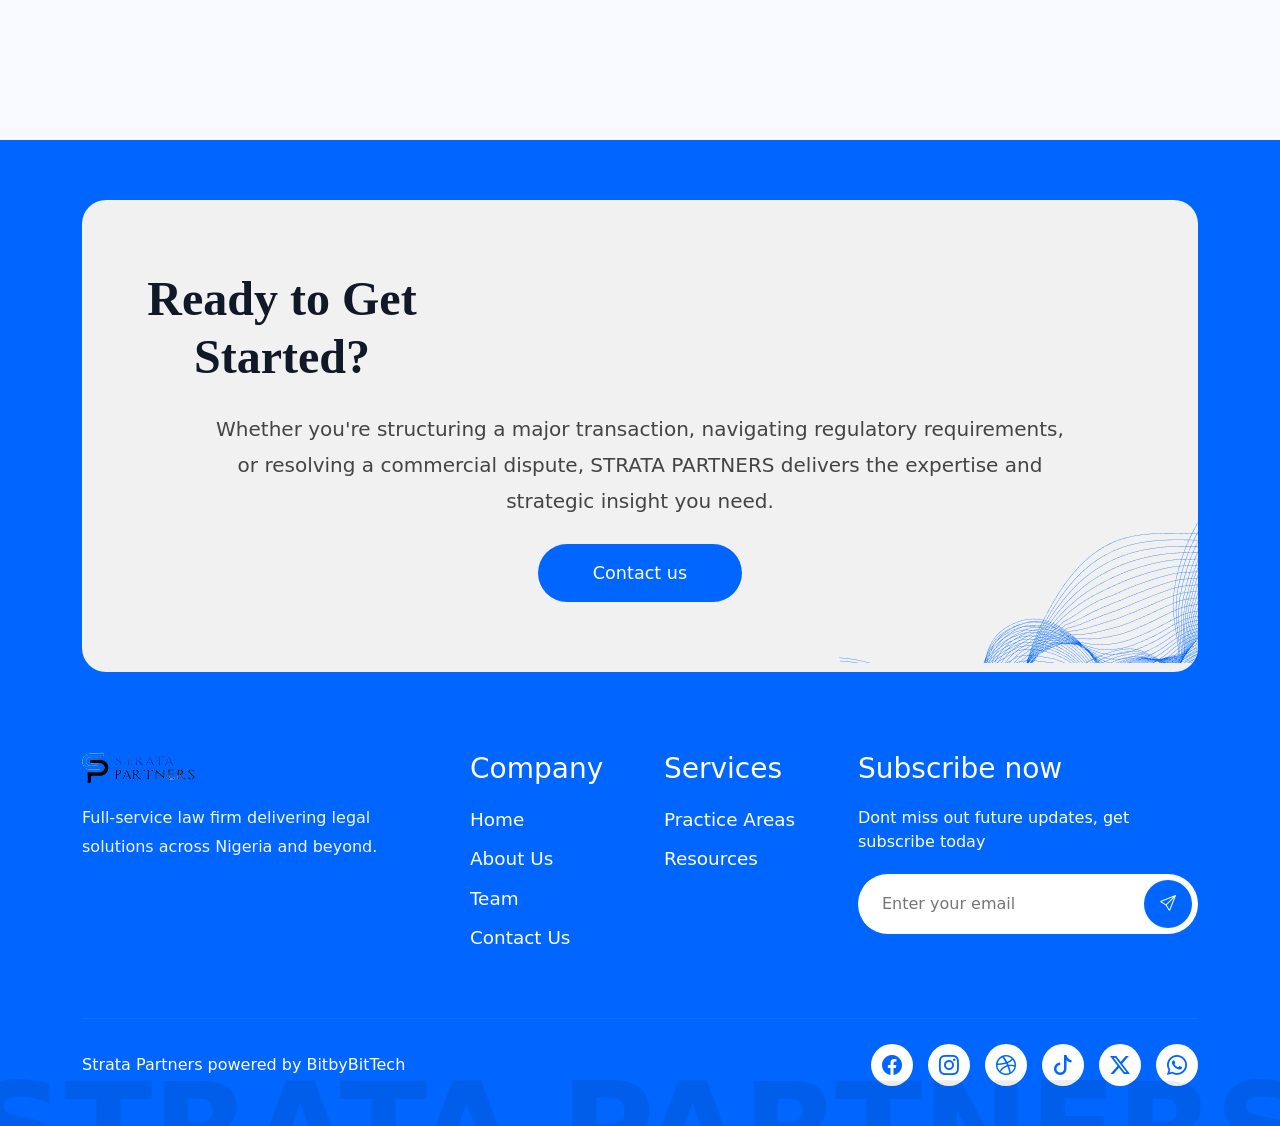
==== commit 83959b2a: "edited the images" ====
--- a/about.html
+++ b/about.html
@@ -58,8 +58,8 @@
         <!--row-1-->
         <div class="row-1">
             <div class="grouped">
-                <img class="img2" src="Images/1af1c226d104522f3d0fe02a8baad481d199e01f.png">
-                <img class="img1" src="Images/ebbc76a0d012beea0bf15d7d53d442498912458e.jpg">
+                <img class="img2" src="images/1af1c226d104522f3d0fe02a8baad481d199e01f.png">
+                <img class="img1" src="images/ebbc76a0d012beea0bf15d7d53d442498912458e.jpg">
 
             </div>
             <div class="l-box">
@@ -123,8 +123,8 @@
                 </div>
             </div>
             <div class="r-grouped">
-                <img class="image1" src="Images/60f769ecba0b6c53e76296c708ee9860c423560c.jpg">
-                <img class="image2" src="Images/75933d25baf451f0939fa7fc57d8a69417001d7e.jpg">
+                <img class="image1" src="images/60f769ecba0b6c53e76296c708ee9860c423560c.jpg">
+                <img class="image2" src="images/75933d25baf451f0939fa7fc57d8a69417001d7e.jpg">
             </div>
         </div>
 
@@ -214,7 +214,7 @@
                     </div>
                 </div>
                 <div class="right">
-                    <img class="pic" src="Images/0e87ad395df8c18349f0a726166e9e5c86651c10.png">
+                    <img class="pic" src="images/0e87ad395df8c18349f0a726166e9e5c86651c10.png">
                 </div>
             </div>
         </div>
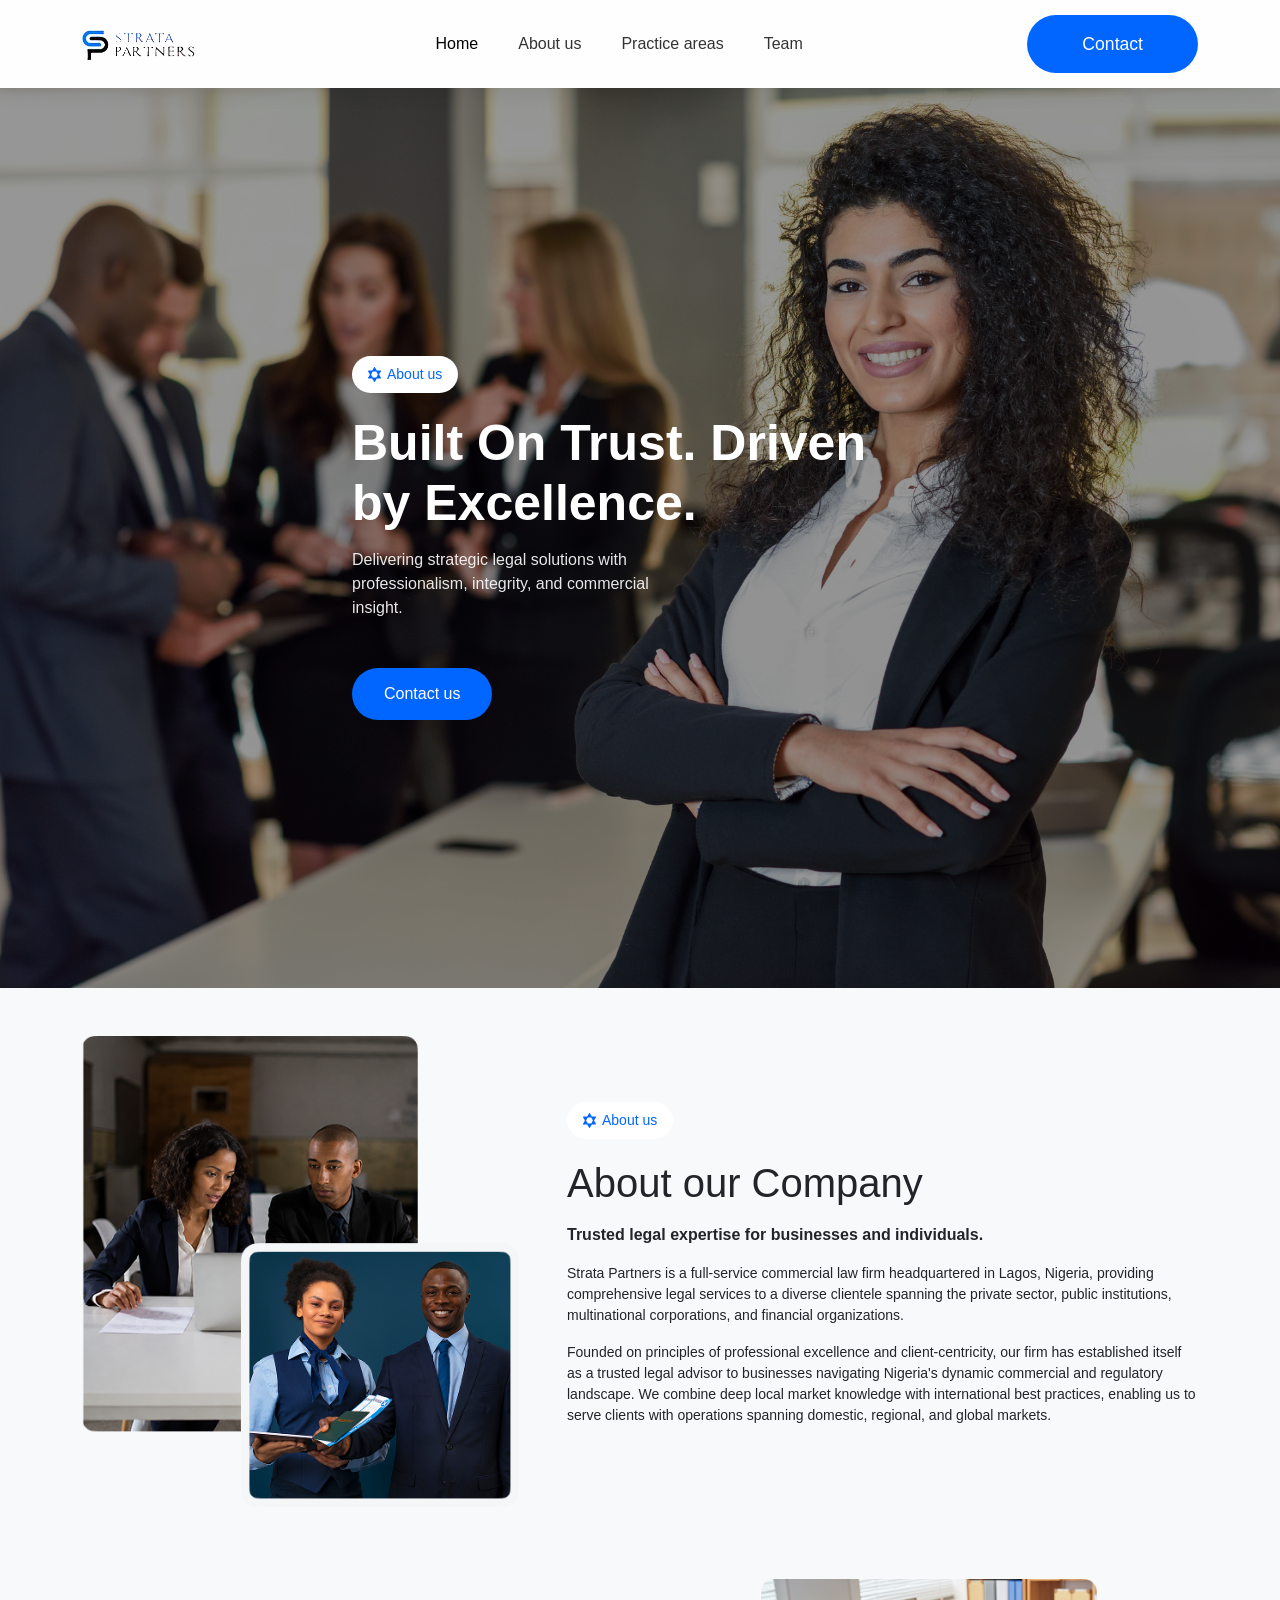
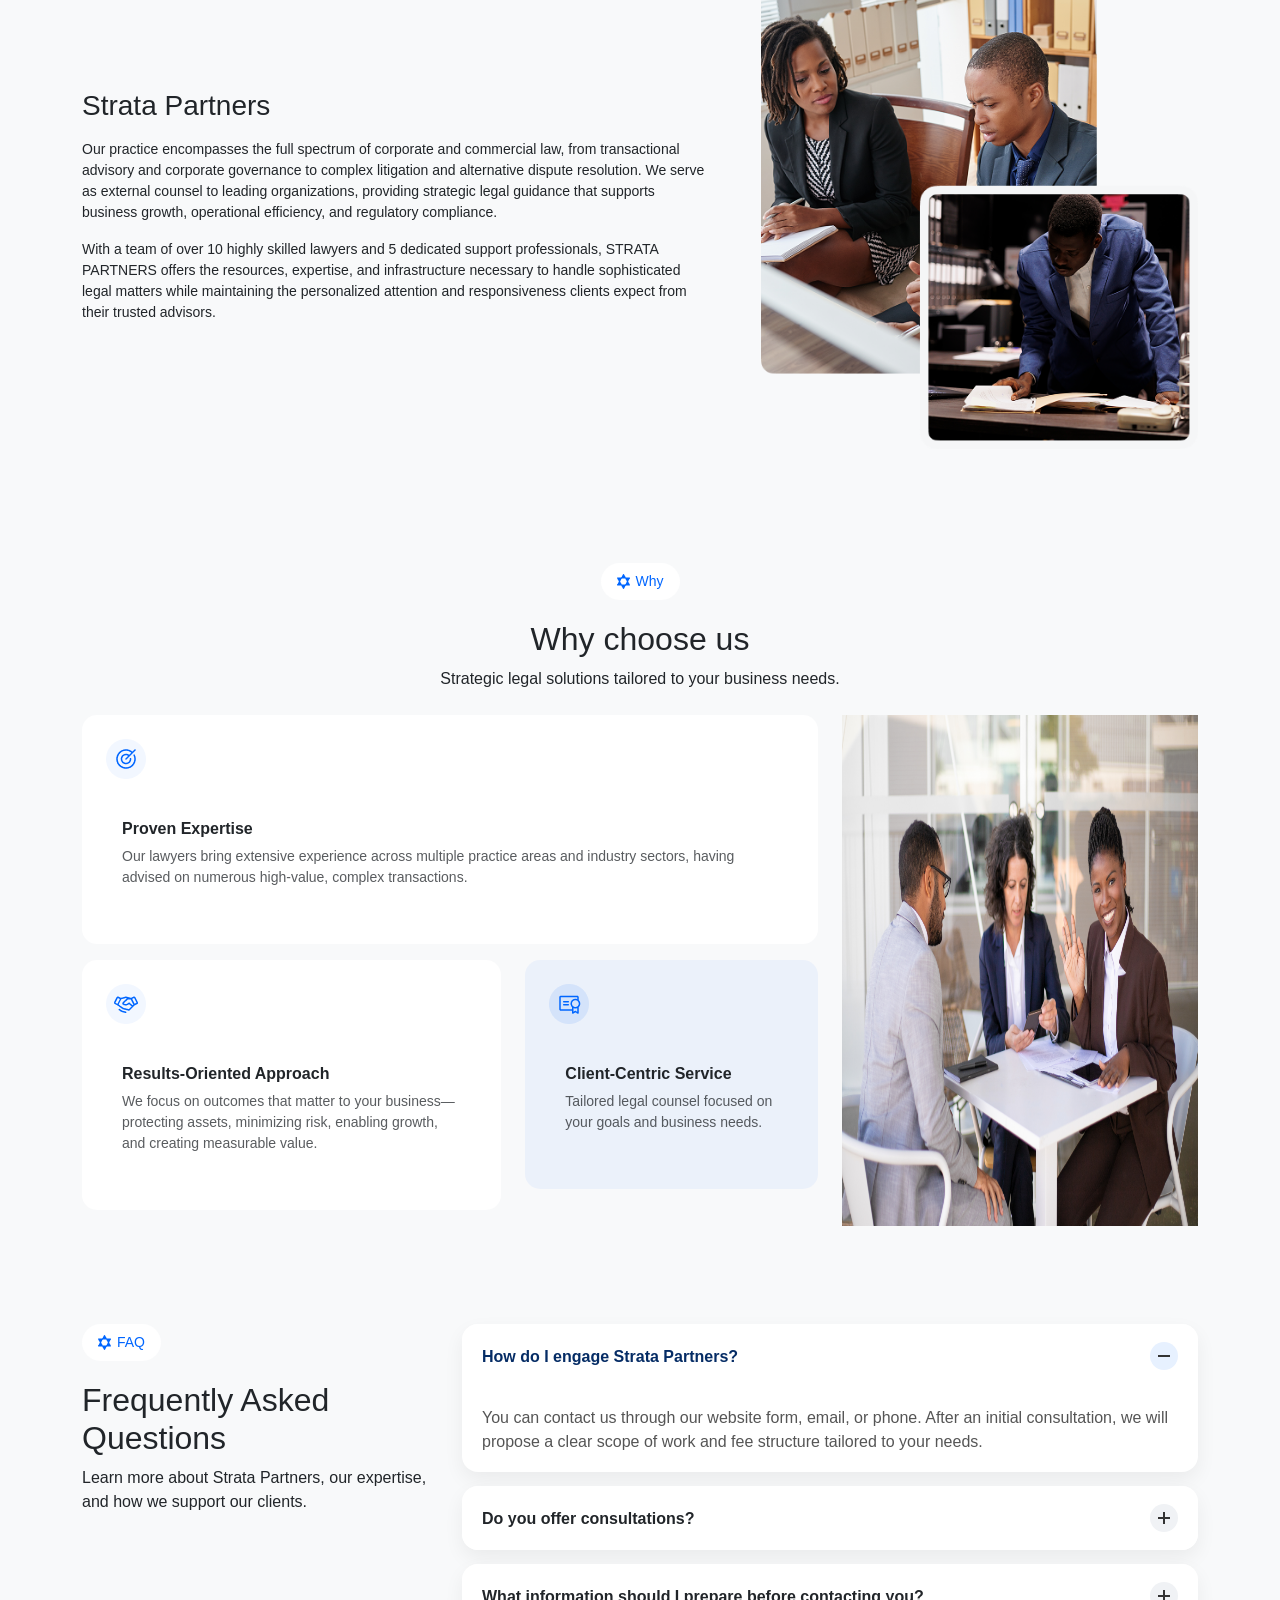
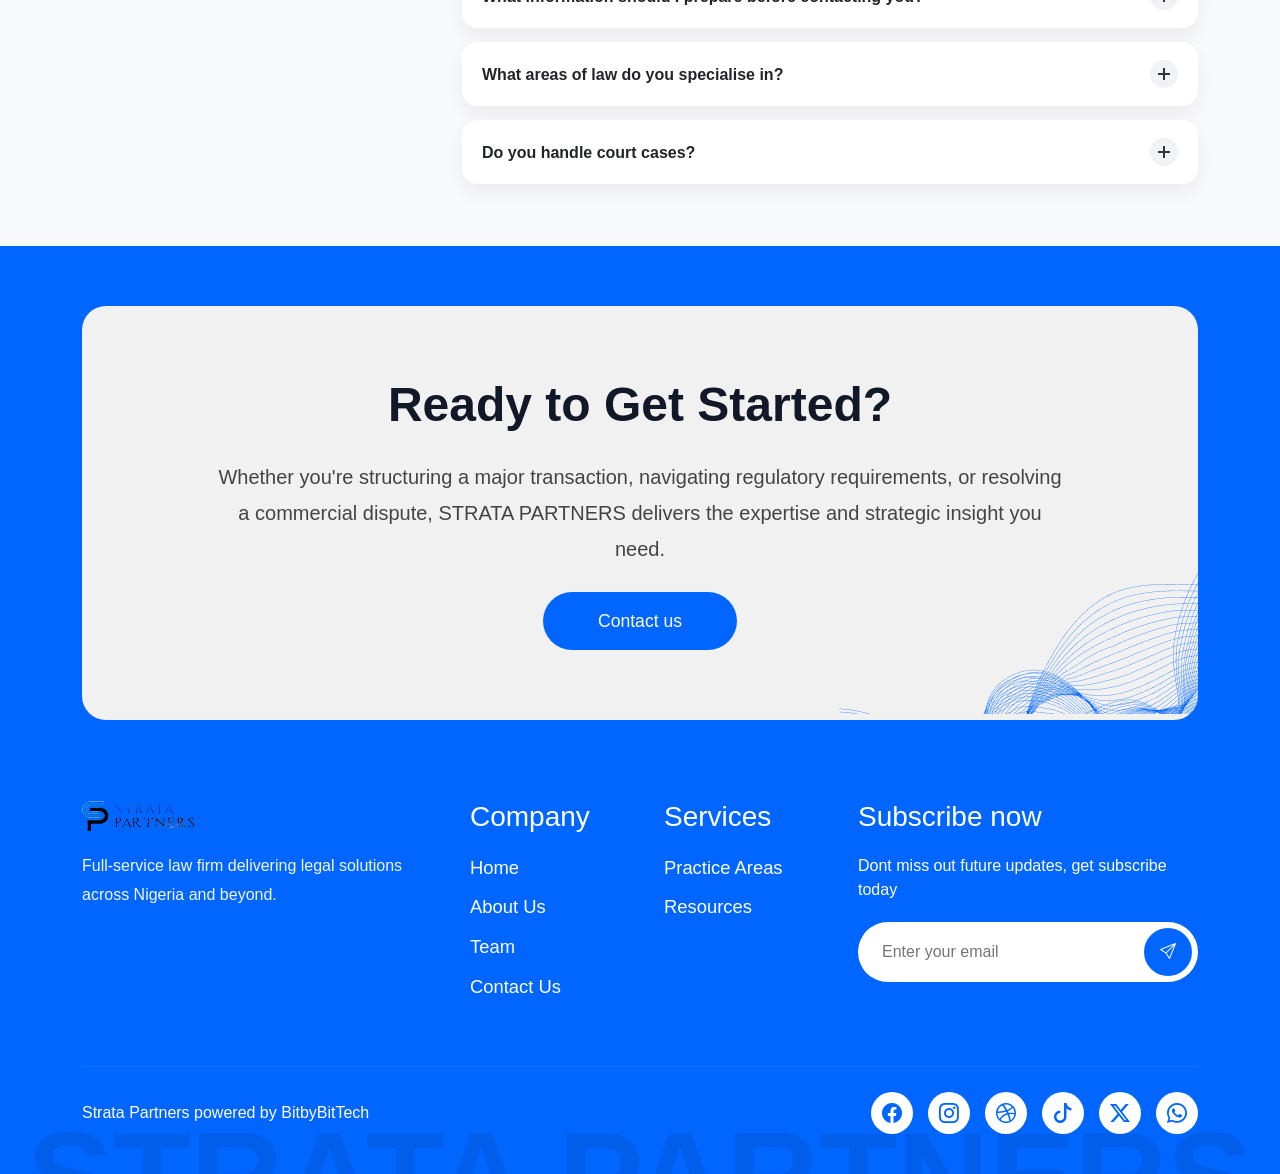
==== commit ae1b00e5: "revamp the about page" ====
--- a/about.html
+++ b/about.html
@@ -1,339 +1,412 @@
-<!DOCTYPE html>
+<!doctype html>
 <html lang="en">
-
-<head>
-    <meta charset="UTF-8">
-    <meta name="viewport" content="width=device-width, initial-scale=1.0">
+  <head>
+    <meta charset="UTF-8" />
+    <meta name="viewport" content="width=device-width, initial-scale=1.0" />
     <title>Strata Partners | About Us</title>
-    <link rel="stylesheet" href="css/about.css" type="text/css">
     <link rel="shortcut icon" href="images/logo.png" type="image/x-icon" />
-    <link rel="stylesheet" href="https://cdn.jsdelivr.net/npm/bootstrap@5.3.8/dist/css/bootstrap.min.css" />
-    <link href="https://cdn.jsdelivr.net/npm/bootstrap-icons@1.11.3/font/bootstrap-icons.css" rel="stylesheet" />
-
+    <link
+      rel="stylesheet"
+      href="https://cdn.jsdelivr.net/npm/bootstrap@5.3.8/dist/css/bootstrap.min.css"
+    />
+    <link
+      href="https://cdn.jsdelivr.net/npm/bootstrap-icons@1.11.3/font/bootstrap-icons.css"
+      rel="stylesheet"
+    />
+    <link rel="stylesheet" href="css/index.css" type="text/css" />
+    <link rel="stylesheet" href="css/about.css" type="text/css" />
     <link rel="stylesheet" href="css/navbar.css" type="text/css" />
     <link rel="stylesheet" href="css/footer.css" type="text/css" />
-</head>
-
-<body>
+  </head>
+
+  <body>
     <!-- Include the navbar -->
     <div class="navbarContainer"></div>
 
-
-
     <!--hero section-->
-    <div class="container-fluid" id="hero-section">
-        <div class="container-fluid" id="inner-container">
-            <div class="box" id="inner">
-                <div class="inner-box">
-                    <div class="high2">
-                        <div class="iconn">
-                            <i class="bi bi-gear-wide" id="tops"></i>
-                        </div>
-                        <p class="about">
-                            About Us
-                        </p>
-                    </div>
-                </div>
-                <div class="row-h" id="row-heading">
-                    <h2>
-                        Built On Trust. Driven by Excellence.
-                    </h2>
-                    <p class="long-p">
-                        Delivering strategic legal solutions with <br> professionalism, integrity,
-                        and commercial <br> insight.
+    <section class="hero-section">
+      <div class="container hero-content">
+        <!-- small badge -->
+        <button class="badge-btn">
+          <img src="images/contact_icon.png" alt="" class="img-fluid" />
+          About us
+        </button>
+
+        <!-- heading -->
+        <h1 class="hero-title">Built On Trust. Driven by Excellence.</h1>
+
+        <!-- paragraph -->
+        <p class="hero-text">
+          Delivering strategic legal solutions with <br />
+          professionalism, integrity, and commercial <br />
+          insight.
+        </p>
+
+        <!-- buttons -->
+        <div class="d-flex btn-group-custom mt-5">
+          <button class="btn btn-primary-custom" role="link">
+            <a href="contact.html" style="text-decoration: none; color: white"
+              >Contact us</a
+            >
+          </button>
+        </div>
+      </div>
+    </section>
+
+    <!--main content-->
+    <div class="container mt-5">
+      <div class="row align-items-center g-5 mb-5 hero-about-container">
+        <div class="col-lg-5 mb-4">
+          <img src="images/about_hero.png" alt="" class="img-fluid" />
+        </div>
+        <div class="col-lg-7 mb-4">
+          <button class="badge-btn">
+            <img src="images/contact_icon.png" alt="" class="img-fluid" />
+            About us
+          </button>
+          <h1 class="mb-3">About our Company</h1>
+          <p class="fw-bold">
+            Trusted legal expertise for businesses and individuals.
+          </p>
+          <p class="small">
+            Strata Partners is a full-service commercial law firm headquartered
+            in Lagos, Nigeria, providing comprehensive legal services to a
+            diverse clientele spanning the private sector, public institutions,
+            multinational corporations, and financial organizations.
+          </p>
+          <p class="small">
+            Founded on principles of professional excellence and
+            client-centricity, our firm has established itself as a trusted
+            legal advisor to businesses navigating Nigeria's dynamic commercial
+            and regulatory landscape. We combine deep local market knowledge
+            with international best practices, enabling us to serve clients with
+            operations spanning domestic, regional, and global markets.
+          </p>
+        </div>
+      </div>
+      <div class="row align-items-center g-5 mb-5">
+        <div class="col-lg-7 mb-3">
+          <h3 class="mb-3">Strata Partners</h3>
+          <p class="small">
+            Our practice encompasses the full spectrum of corporate and
+            commercial law, from transactional advisory and corporate governance
+            to complex litigation and alternative dispute resolution. We serve
+            as external counsel to leading organizations, providing strategic
+            legal guidance that supports business growth, operational
+            efficiency, and regulatory compliance.
+          </p>
+          <p class="small">
+            With a team of over 10 highly skilled lawyers and 5 dedicated
+            support professionals, STRATA PARTNERS offers the resources,
+            expertise, and infrastructure necessary to handle sophisticated
+            legal matters while maintaining the personalized attention and
+            responsiveness clients expect from their trusted advisors.
+          </p>
+        </div>
+        <div class="col-lg-5 mb-3">
+          <img src="images/about_hero2.png" alt="" class="img-fluid" />
+        </div>
+      </div>
+    </div>
+
+    <!--Why section-->
+    <section class="why-section">
+      <div class="container align-items-center">
+        <div class="text-center services-header mb-3">
+          <button class="badge-btn">
+            <img src="images/contact_icon.png" alt="" class="img-fluid" />
+            Why
+          </button>
+          <h2>Why choose us</h2>
+          <p>Strategic legal solutions tailored to your business needs.</p>
+        </div>
+        <div class="row mt-4">
+          <div class="col-lg-8">
+            <div class="row">
+              <div class="col-lg-12 mb-3">
+                <div class="card p-4 about-card">
+                  <div class="card-icon">
+                    <img src="images/target.png" alt="" class="img-fluid" />
+                  </div>
+                  <div class="card-body mt-4">
+                    <h6 class="fw-bold">Proven Expertise</h6>
+                    <p class="small text-muted">
+                      Our lawyers bring extensive experience across multiple
+                      practice areas and industry sectors, having advised on
+                      numerous high-value, complex transactions.
                     </p>
-                </div>
-                <div class="button">
-                    <button class="btn">
-                        <a class="link" href="contact us.html">Contact Us</a>
-                    </button>
-                </div>
-            </div>
-        </div>
-    </div>
-
-    <!--main content-->
-    <div class="container-fluid" id="content">
-
-        <!--row-1-->
-        <div class="row-1">
-            <div class="grouped">
-                <img class="img2" src="images/1af1c226d104522f3d0fe02a8baad481d199e01f.png">
-                <img class="img1" src="images/ebbc76a0d012beea0bf15d7d53d442498912458e.jpg">
-
-            </div>
-            <div class="l-box">
-                <div class="first-line">
-                    <div class="heading">
-                        <div class="in">
-                            <div class="high2">
-                                <div class="iconn">
-                                    <i class="bi bi-gear-wide" id="tops"></i>
-                                </div>
-                                <p class="abt">
-                                    About us
-                                </p>
-                            </div>
-                            <h3>About our Company</h3>
-                        </div>
-                        <p class="trusted">Trusted legal expertise for businesses and individuals.</p>
-                    </div>
-                </div>
-                <div class="second-line">
-                    <p class="one">
-                        is a full-service commercial law firm headquartered in Lagos, Nigeria,
-                        providing comprehensive legal services to a diverse clientele spanning the
-                        private sector, <br> public institutions, multinational corporations,
-                        and financial organizations.
+                  </div>
+                </div>
+              </div>
+              <div class="col-lg-7 mb-3">
+                <div class="card p-4 about-card">
+                  <div class="card-icon">
+                    <img src="images/handshake.png" alt="" class="img-fluid" />
+                  </div>
+                  <div class="card-body mt-4">
+                    <h6 class="fw-bold">Results-Oriented Approach</h6>
+                    <p class="small text-muted">
+                      We focus on outcomes that matter to your
+                      business—protecting assets, minimizing risk, enabling
+                      growth, and creating measurable value.
                     </p>
-                    <p class="two">
-                        Founded on principles of professional excellence and client-centricity,
-                        our firm <br> has established itself as a trusted legal advisor to businesses
-                        navigating <br> Nigeria's dynamic commercial and regulatory landscape.
-                        We combine deep <br> local market knowledge with international best practices,
-                        enabling us to serve <br> clients with operations spanning domestic, regional,
-                        and global markets.
+                  </div>
+                </div>
+              </div>
+              <div class="col-lg-5 mb-3">
+                <div class="card p-4 about-card about-card-muted">
+                  <div class="card-icon">
+                    <img src="images/tag.png" alt="" class="img-fluid" />
+                  </div>
+                  <div class="card-body mt-4">
+                    <h6 class="fw-bold">Client-Centric Service</h6>
+                    <p class="small text-muted">
+                      Tailored legal counsel focused on your goals and business
+                      needs.
                     </p>
-                </div>
-            </div>
-        </div>
-
-        <!--row-2-->
-        <div class="row-2">
-            <div class="r-box">
-                <div class="f-line">
-                    <h3 class="strat">Strata Partners</h3>
-                </div>
-                <div class="s-line">
-                    <p class="one" id="text1">
-                        Our practice encompasses the full spectrum of corporate and
-                        commercial law, <br> from transactional advisory and corporate
-                        governance to complex litigation <br> and alternative dispute
-                        resolution. We serve as external counsel to leading <br> organizations,
-                        providing strategic legal guidance that supports business <br> growth,
-                        operational efficiency, and regulatory compliance.
-                    </p>
-                    <p class="two" id="text2">
-                        With a team of over 10 highly skilled lawyers and 5 dedicated
-                        support <br> professionals, STRATA PARTNERS offers the resources,
-                        expertise, and <br> infrastructure necessary to handle sophisticated
-                        legal matters while <br> maintaining the personalized attention and
-                        responsiveness clients expect from <br> their trusted advisors.
-                    </p>
-                </div>
-            </div>
-            <div class="r-grouped">
-                <img class="image1" src="images/60f769ecba0b6c53e76296c708ee9860c423560c.jpg">
-                <img class="image2" src="images/75933d25baf451f0939fa7fc57d8a69417001d7e.jpg">
-            </div>
-        </div>
-
-        <!--row-3-->
-        <div class="row-3">
-            <div class="upper">
-                <div class="up">
-                    <div class="why-b">
-                        <div class="high2">
-                            <div class="iconn">
-                                <i class="bi bi-gear-wide" id="tops"></i>
-                            </div>
-                            <p class="f-why">
-                                Why
-                            </p>
-                        </div>
-                    </div>
-                    <p class="why">
-                        Why choose us
-                    </p>
-                </div>
-                <p class="textt">
-                    Strategic legal solutions tailored to your business needs.
-                </p>
-            </div>
-            <div class="lower">
-                <div class="left">
-                    <div class="upp">
-                        <div class="inn">
-                            <div class="boxx">
-                                <div class="icon-box">
-                                    <div class="target">
-                                        <i class="bi bi-power" id="top"></i>
-                                    </div>
-                                </div>
-                                <p class="proven">
-                                    Proven Expertise
-                                </p>
-                            </div>
-                            <p class="p">
-                                Our lawyers bring extensive experience across <span class="mul">multiple</span> practice
-                                areas
-                                and industry sectors, <br> having <span class="ad">advised</span> on numerous
-                                high-value,
-                                complex transactions.
-                            </p>
-                        </div>
-                    </div>
-                    <div class="down">
-                        <div class="l">
-                            <div class="in2">
-                                <div class="c">
-                                    <div class="icon-box">
-                                        <div class="target">
-                                            <i class="bi bi-hand-thumbs-up" id="top"></i>
-                                        </div>
-                                    </div>
-                                    <p class="pr">
-                                        Results-Oriented Approach
-                                    </p>
-                                </div>
-                                <p class="pp">
-                                    We focus on outcomes that matter to your <span class="bus">business—</span>
-                                    <br>protecting assets,
-                                    minimizing risk, enabling growth, <span class="an">and</span> <br> creating
-                                    measurable value.
-                                </p>
-                            </div>
-                        </div>
-                        <div class="r">
-                            <div class="in2">
-                                <div class="c">
-                                    <div class="icon-box">
-                                        <div class="target">
-                                            <i class="bi bi-people" id="top"></i>
-                                        </div>
-                                    </div>
-                                    <p class="pr">
-                                        Client-Centric Service
-                                    </p>
-                                </div>
-                                <p class="pp">
-                                    Tailored legal counsel focused on your goals and business needs.
-                                </p>
-                            </div>
-                        </div>
-                    </div>
-                </div>
-                <div class="right">
-                    <img class="pic" src="images/0e87ad395df8c18349f0a726166e9e5c86651c10.png">
-                </div>
-            </div>
-        </div>
-
-
-        <!--row-4-->
-        <div class="row-4">
-            <div class="left-box">
-                <div class="high">
-                    <div class="high2">
-                        <div class="iconn">
-                            <i class="bi bi-gear-wide" id="tops"></i>
-                        </div>
-                        <p class="faq">
-                            Faq
-                        </p>
-                    </div>
-                    <p class="faq-p">
-                        Frequently asked qestion
-                    </p>
-                </div>
-                <p class="low-p">
-                    Learn more about Strata Partners, our <br> expertise, and how we support our clients.
-                </p>
-            </div>
-            <div class="faq-container">
-                <details class="faq-item">
-                    <summary class="faq-question">
-                        What makes Strata Partners different from other law firms ?
-                    </summary>
-                    <div class="faq-answer">
-                        <p>
-                            We combine deep legal expertise with commercial insight.
-                            Our team approaches every matter not just as lawyers,
-                            but as dealmakers and strategists who understand business realities,
-                            regulatory environments, and long-term client goals.
-                        </p>
-                    </div>
-                </details>
-                <details class="faq-item">
-                    <summary class="faq-question">
-                        Which industries does Strata Partners serve ?
-                    </summary>
-                    <div class="faq-answer">
-                        <p>
-                            We advise entrepreneurs, SMEs, corporate organisations, investors,
-                            developers, agricultural businesses, and high-net-worth individuals
-                            across sectors such as real estate, infrastructure, finance,
-                            agriculture, manufacturing, and technology.
-                        </p>
-                    </div>
-                </details>
-                <details class="faq-item">
-                    <summary class="faq-question">
-                        Does Strata Partners work with international clients ?
-                    </summary>
-                    <div class="faq-answer">
-                        <p>
-                            Yes. We regularly advise international clients investing or doing
-                            business in Nigeria and collaborate with foreign counsel when necessary.
-                        </p>
-                    </div>
-                </details>
-                <details class="faq-item">
-                    <summary class="faq-question">
-                        What is Strata Partners' approach to client service ?
-                    </summary>
-                    <div class="faq-answer">
-                        <p>
-                            We combine deep legal expertise with commercial insight.
-                            Our team approaches every matter not just as lawyers,
-                            but as dealmakers and strategists who understand business realities,
-                            regulatory environments, and long-term client goals.
-                        </p>
-                    </div>
-                </details>
-            </div>
-        </div>
+                  </div>
+                </div>
+              </div>
+            </div>
+          </div>
+          <div class="col-lg-4 img-hideen">
+            <img
+              src="images/comp_sec.jpg"
+              alt=""
+              class="img-fluid h-100 w-100"
+            />
+          </div>
+        </div>
+      </div>
+    </section>
+
+    <!--FAQ-->
+    <!-- <div class="row-4">
+      <div class="left-box">
+        <div class="high">
+          <div class="high2">
+            <div class="iconn">
+              <i class="bi bi-gear-wide" id="tops"></i>
+            </div>
+            <p class="faq">Faq</p>
+          </div>
+          <p class="faq-p">Frequently asked qestion</p>
+        </div>
+        <p class="low-p">
+          Learn more about Strata Partners, our <br />
+          expertise, and how we support our clients.
+        </p>
+      </div>
+      <div class="faq-container">
+        <details class="faq-item">
+          <summary class="faq-question">
+            What makes Strata Partners different from other law firms ?
+          </summary>
+          <div class="faq-answer">
+            <p>
+              We combine deep legal expertise with commercial insight. Our team
+              approaches every matter not just as lawyers, but as dealmakers and
+              strategists who understand business realities, regulatory
+              environments, and long-term client goals.
+            </p>
+          </div>
+        </details>
+        <details class="faq-item">
+          <summary class="faq-question">
+            Which industries does Strata Partners serve ?
+          </summary>
+          <div class="faq-answer">
+            <p>
+              We advise entrepreneurs, SMEs, corporate organisations, investors,
+              developers, agricultural businesses, and high-net-worth
+              individuals across sectors such as real estate, infrastructure,
+              finance, agriculture, manufacturing, and technology.
+            </p>
+          </div>
+        </details>
+        <details class="faq-item">
+          <summary class="faq-question">
+            Does Strata Partners work with international clients ?
+          </summary>
+          <div class="faq-answer">
+            <p>
+              Yes. We regularly advise international clients investing or doing
+              business in Nigeria and collaborate with foreign counsel when
+              necessary.
+            </p>
+          </div>
+        </details>
+        <details class="faq-item">
+          <summary class="faq-question">
+            What is Strata Partners' approach to client service ?
+          </summary>
+          <div class="faq-answer">
+            <p>
+              We combine deep legal expertise with commercial insight. Our team
+              approaches every matter not just as lawyers, but as dealmakers and
+              strategists who understand business realities, regulatory
+              environments, and long-term client goals.
+            </p>
+          </div>
+        </details>
+      </div>
+    </div>-->
+    <div class="container mt-5 faq-section">
+      <div class="row mb-5">
+        <div class="col-lg-4 mb-4">
+          <button class="badge-btn">
+            <img src="images/contact_icon.png" alt="" />
+            FAQ
+          </button>
+          <h2 class="section-title">Frequently Asked Questions</h2>
+          <p class="section-desc">
+            Learn more about Strata Partners, our expertise, and how we support
+            our clients.
+          </p>
+        </div>
+        <div class="col-lg-8">
+          <div class="accordion custom-accordion" id="faq">
+            <div class="accordion-item">
+              <h2 class="accordion-header">
+                <button
+                  class="accordion-button"
+                  data-bs-toggle="collapse"
+                  data-bs-target="#q1"
+                >
+                  How do I engage Strata Partners?
+                  <span class="icon"></span>
+                </button>
+              </h2>
+              <div
+                id="q1"
+                class="accordion-collapse collapse show"
+                data-bs-parent="#faq"
+              >
+                <div class="accordion-body">
+                  You can contact us through our website form, email, or phone.
+                  After an initial consultation, we will propose a clear scope
+                  of work and fee structure tailored to your needs.
+                </div>
+              </div>
+            </div>
+
+            <div class="accordion-item">
+              <h2 class="accordion-header">
+                <button
+                  class="accordion-button collapsed"
+                  data-bs-toggle="collapse"
+                  data-bs-target="#q3"
+                >
+                  Do you offer consultations?
+                  <span class="icon"></span>
+                </button>
+              </h2>
+              <div
+                id="q3"
+                class="accordion-collapse collapse"
+                data-bs-parent="#faq"
+              >
+                <div class="accordion-body">
+                  Yes. We offer preliminary consultations to understand your
+                  legal needs and recommend the best strategy. Consultation fees
+                  may apply depending on the complexity of the matter.
+                </div>
+              </div>
+            </div>
+            <div class="accordion-item">
+              <h2 class="accordion-header">
+                <button
+                  class="accordion-button collapsed"
+                  data-bs-toggle="collapse"
+                  data-bs-target="#q3"
+                >
+                  What information should I prepare before contacting you?
+                  <span class="icon"></span>
+                </button>
+              </h2>
+              <div
+                id="q3"
+                class="accordion-collapse collapse"
+                data-bs-parent="#faq"
+              >
+                <div class="accordion-body">
+                  Please provide all relevant documents, contracts,
+                  correspondence, timelines, and details of parties involved.
+                  This helps us give accurate and strategic advice quickly.
+                </div>
+              </div>
+            </div>
+            <div class="accordion-item">
+              <h2 class="accordion-header">
+                <button
+                  class="accordion-button collapsed"
+                  data-bs-toggle="collapse"
+                  data-bs-target="#q3"
+                >
+                  What areas of law do you specialise in?
+                  <span class="icon"></span>
+                </button>
+              </h2>
+              <div
+                id="q3"
+                class="accordion-collapse collapse"
+                data-bs-parent="#faq"
+              >
+                <div class="accordion-body">
+                  Our core practice areas include: • Corporate & Commercial Law
+                  • Real Estate & Property Transactions • Litigation & Dispute
+                  Resolution • Intellectual Property Advisory • Regulatory
+                  Compliance & Risk Management • Contract Drafting & Negotiation
+                  • Investment Structuring & Due Diligence
+                </div>
+              </div>
+            </div>
+            <div class="accordion-item">
+              <h2 class="accordion-header">
+                <button
+                  class="accordion-button collapsed"
+                  data-bs-toggle="collapse"
+                  data-bs-target="#q3"
+                >
+                  Do you handle court cases?
+                  <span class="icon"></span>
+                </button>
+              </h2>
+              <div
+                id="q3"
+                class="accordion-collapse collapse"
+                data-bs-parent="#faq"
+              >
+                <div class="accordion-body">
+                  Yes. Our team represents clients in commercial and civil
+                  matters before various courts and tribunals in Nigeria,
+                  including superior courts of record. We also prioritise
+                  negotiation and alternative dispute resolution where
+                  appropriate.
+                </div>
+              </div>
+            </div>
+          </div>
+        </div>
+      </div>
     </div>
 
     <!-- Include the footer -->
     <div class="footerContainer"></div>
     <script>
-        fetch("navbar.html")
-            .then((response) => response.text())
-            .then((data) => {
-                document.querySelector(".navbarContainer").innerHTML = data;
-            });
+      fetch("navbar.html")
+        .then((response) => response.text())
+        .then((data) => {
+          document.querySelector(".navbarContainer").innerHTML = data;
+        });
     </script>
     <script>
-        fetch("footer.html")
-            .then((response) => response.text())
-            .then((data) => {
-                document.querySelector(".footerContainer").innerHTML = data;
-            });
-    </script>
-
-    <!--animation for text-->
-    <script>
-        const observer = new IntersectionObserver((entries) => {
-            entries.forEach((entry) => {
-                // Check if the element is visible in the viewport
-                if (entry.isIntersecting) {
-                    entry.target.classList.add('active');
-                    // Stop observing once animated (optional)
-                    observer.unobserve(entry.target);
-                }
-            });
-        }, {
-            threshold: 0.1 // Triggers when 10% of the text is visible
+      fetch("footer.html")
+        .then((response) => response.text())
+        .then((data) => {
+          document.querySelector(".footerContainer").innerHTML = data;
         });
-
-        // Target all elements with the reveal class
-        document.querySelectorAll('.second-line').forEach((element) => {
-            observer.observe(element);
-        });
-
     </script>
     <script src="https://cdn.jsdelivr.net/npm/bootstrap@5.3.8/dist/js/bootstrap.bundle.min.js"></script>
-</body>
-
-</html>+  </body>
+</html>
--- a/css/index.css
+++ b/css/index.css
@@ -0,0 +1,9 @@
+* {
+  box-sizing: border-box;
+  margin: 0;
+  padding: 0;
+}
+body {
+  font-family: "Roboto", sans-serif;
+  background: #f8f9fa;
+}
--- a/css/about.css
+++ b/css/about.css
@@ -1,1480 +1,175 @@
-* {
-    margin: 0;
-    padding: 0;
-    box-sizing: border-box;
+/* Hero Section */
+.hero-section {
+  height: 100vh;
+  display: flex;
+  align-items: center;
+  position: relative;
+  color: white;
+  overflow: hidden;
 }
 
-body {
-    background-color: ghostwhite !important;
+.hero-section::before {
+  content: "";
+  position: absolute;
+  inset: 0;
+  background: url("../images/about_bg.jpg") no-repeat center center/cover;
+  transform: scaleX(-1);
+  z-index: -2;
 }
 
-
-/* hero-section */
-#hero-section {
-    background-image: url("../images/ef83587aa9c81521c56128bd464a667ce0ac7b7c.jpg");
-    background-repeat: no-repeat;
-    background-size: cover;
-    width: 100%;
-    height: 600px;
-    transform: scaleX(-1);
-    opacity: 1px;
-    margin: 0;
-    padding: 0;
-    position: relative;
+.hero-section::after {
+  content: "";
+  position: absolute;
+  inset: 0;
+  background: rgba(0, 0, 0, 0.4);
+  z-index: -1;
 }
 
-#inner-container {
-    background: linear-gradient(269.47deg, #272626 3.18%, rgba(39, 38, 38, 0.5) 30.3%, rgba(255, 255, 255, 0) 57.42%);
-    width: 100%;
-    height: 600px;
-    margin: 0;
-    padding: 0;
+.hero-content {
+  position: relative;
+  z-index: 2;
+  max-width: 600px;
 }
 
-.box {
-    color: white;
-    font-size: 24px;
-    transform: scaleX(-1);
-    width: 574px;
-    height: 482px;
-    left: 600px;
-    position: relative;
-    padding-top: 100px;
+/* small top badge */
+.badge-btn {
+  background: white;
+  color: #0066ff;
+  border: none;
+  padding: 8px 16px;
+  border-radius: 50px;
+  font-size: 14px;
+  display: inline-flex;
+  align-items: center;
+  gap: 6px;
+  margin-bottom: 20px;
 }
 
-/* animation for hero-section */
-.inner-box, .row-h, .button {
-  opacity: 0;
-  transform: translateY(20px);
-  animation: fadeInUp 0.8s ease-out forwards;
+/* main heading */
+.hero-title {
+  font-size: 50px;
+  font-weight: 600;
+  line-height: 1.2;
 }
 
-@keyframes fadeInUp {
-  to {
-    opacity: 1;
-    transform: translateY(0);
+.hero-text {
+  font-size: 1rem;
+  opacity: 0.9;
+  margin-top: 15px;
+}
+
+/* buttons */
+.btn-primary-custom {
+  background: #0066ff;
+  color: white;
+  border: none;
+  padding: 14px 32px;
+  border-radius: 50px;
+  font-weight: 500;
+}
+/* Why section */
+.why-section {
+  padding: 50px 0;
+}
+.about-card {
+  background-color: #fff;
+  border: 0px solid transparent;
+  border-radius: 15px;
+}
+.about-card-muted {
+  background-color: rgba(0, 102, 255, 0.05);
+}
+
+/* FAQ Section */
+.faq-section {
+  background: off-white;
+}
+/* Accordion container */
+.custom-accordion .accordion-item {
+  border: none;
+  border-radius: 16px;
+  margin-bottom: 14px;
+  background: #fff;
+  box-shadow: 0 8px 20px rgba(0, 0, 0, 0.06);
+  overflow: hidden;
+}
+
+/* Button styling */
+.custom-accordion .accordion-button {
+  background: #fff;
+  border: none;
+  padding: 18px 20px;
+  font-weight: 600;
+  box-shadow: none;
+  display: flex;
+  justify-content: space-between;
+  align-items: center;
+}
+
+/* Remove Bootstrap default arrow */
+.custom-accordion .accordion-button::after {
+  display: none;
+}
+
+/* Icon container */
+.icon {
+  width: 28px;
+  height: 28px;
+  border-radius: 50%;
+  background: #f0f2f5;
+  display: flex;
+  align-items: center;
+  justify-content: center;
+  transition: all 0.3s ease;
+  flex-shrink: 0;
+}
+
+/* Plus / minus lines */
+.icon::before,
+.icon::after {
+  content: "";
+  position: absolute;
+  width: 12px;
+  height: 2px;
+  background: #333;
+  transition: 0.3s;
+}
+
+.icon {
+  position: relative;
+}
+
+.icon::after {
+  transform: rotate(90deg);
+}
+
+/* When expanded -> minus icon */
+.accordion-button:not(.collapsed) .icon::after {
+  transform: rotate(0deg);
+  opacity: 0;
+}
+
+/* Rotate icon background slightly */
+.accordion-button:not(.collapsed) .icon {
+  background: #e7f1ff;
+}
+
+/* Body */
+.accordion-body {
+  padding: 18px 20px;
+  color: #555;
+}
+
+/* mobile-responsiveness */
+
+@media screen and (max-width: 768px) {
+  .hero-title {
+    font-size: 30px;
+  }
+  .hero-about-container {
+    flex-direction: column-reverse;
+  }
+  .img-hideen {
+    display: none;
   }
 }
-
-#inner .inner-box {
-    width: 150px;
-    height: 80px;
-}
-
-#inner .inner-box .high2 {
-    width: 140px;
-    height: 45px;
-    border-radius: 20px;
-    padding-top: 5px;
-    padding-right: 20px;
-    padding-bottom: 10px;
-    padding-left: 20px;
-    background: #FEFEFE;
-    margin-bottom: 0;
-    display: flex;
-}
-
-#inner .inner-box .high2 .about {
-    font-family: Inter;
-    font-weight: 400;
-    font-size: 18px;
-    margin-left: 8px;
-    margin-top: 5px;
-    color: black;
-    margin-bottom: 0;
-}
-
-h2 {
-    width: 320px;
-    font-family: "Rethink Sans";
-    font-weight: 600;
-    font-size: 56px;
-    margin-top: 0;
-}
-
-.long-p {
-    font-family: "Inter";
-    font-weight: 500;
-    font-size: 20px;
-    line-height: 30px;
-    margin-top: 20px;
-}
-
-.button {
-    width: 150px;
-    height: 50px;
-    border-radius: 30px;
-    background: #0066FF;
-    color: white;
-    text-align: center;
-    margin-top: 50px;
-}
-
-.btn .link {
-    color: white;
-    text-decoration: none;
-    text-align: center;
-}
-
-/* main-body */
-#content {
-    width: 1229px;
-    height: 2532px;
-    margin-top: 120px;
-}
-
-div.row-1,
-div.row-2,
-div.row-3,
-div.row-4 {
-    margin-left: 40px;
-}
-
-/* row-1 */
-div.row-1 {
-    width: 1120px;
-    height: 548px;
-    gap: 115px;
-    display: flex;
-}
-
-.grouped {
-    width: 400px;
-    height: 500px;
-}
-
-.img1 {
-    width: 300px;
-    height: 280px;
-    border-radius: 20px;
-    border-width: 10px;
-    border: 10px solid #F5F6F7;
-    position: absolute;
-    left: 250px;
-    bottom: -600px;
-}
-
-.img2 {
-    width: 350px;
-    height: 370px;
-    border-radius: 15px;
-    border: 10px solid #F5F6F7;
-}
-
-/* animation for the image */
-.img1, .img2 {
-  animation: floatLoop 4s ease-in-out infinite;
-}
-
-@keyframes floatLoop {
-  0% {
-    transform: translateY(0px);
-  }
-  50% {
-    transform: translateY(-15px);
-  }
-  100% {
-    transform: translateY(0px);
-  }
-}
-
-div.l-box {
-    width: 520px;
-    height: 412px;
-    gap: 30px;
-    left: 80px;
-    position: relative;
-    margin-top: 50px;
-}
-
-div.first-line {
-    width: 600;
-    height: 160;
-    gap: 20px;
-}
-
-.in {
-    width: 600;
-    height: 110;
-    gap: 10px;
-}
-
-.l-box .in .high2 {
-    width: 130px;
-    height: 40px;
-    gap: 4px;
-    border-radius: 20px;
-    padding-top: 8px;
-    padding-right: 20px;
-    padding-bottom: 10px;
-    padding-left: 20px;
-    background: #FEFEFE;
-    display: flex;
-}
-
-.l-box .in .high2 .abt {
-    font-family: Inter;
-    font-weight: 400;
-    font-style: Regular;
-    font-size: 16px;
-    line-height: 20px;
-    margin-left: 6px;
-    margin-top: 2px;
-}
-
-h5 {
-    font-family: Rethink Sans;
-    font-weight: 600;
-    font-size: 44px;
-    line-height: 60px;
-    color: #0C1014;
-}
-
-.trusted {
-    font-family: "Inter";
-    font-weight: 500;
-    font-size: 20px;
-    line-height: 30px;
-    color: #0C1014;
-}
-
-.second-line {
-  opacity: 0;
-  transform: translateY(30px);
-  transition: all 0.8s ease-out;
-}
-
-/* Active state triggered by JavaScript when scrolled into view */
-.second-line.active {
-  opacity: 1;
-  transform: translateY(0);
-}
-
-div.second-line .one {
-    font-family: Inter;
-    font-weight: 400;
-    font-style: Regular;
-    font-size: 16px;
-    line-height: 24px;
-    color: #0C1014;
-    width: 530px;
-    height: 72px;
-}
-
-div.second-line .two {
-    font-family: Inter;
-    font-weight: 400;
-    font-style: Regular;
-    font-size: 16px;
-    line-height: 24px;
-    color: #323232;
-    width: 540px;
-    height: 120px;
-}
-
-/* row-2 */
-div.row-2 {
-    width: 1150px;
-    height: 548px;
-    gap: 115px;
-    opacity: 1;
-    display: flex;
-}
-
-div.r-box {
-    width: 600px;
-    height: 330px;
-    gap: 30px;
-    opacity: 1;
-    margin-top: 50px;
-}
-
-div.f-line {
-    width: 600px;
-    height: 60px;
-    gap: 20px;
-    opacity: 1;
-}
-
-.strat {
-    width: 600px;
-    height: 30px;
-    font-family: Inter;
-    font-weight: 500;
-    color: #0C1014;
-}
-
-div.s-line {
-    width: 600px;
-    height: 270px;
-    gap: 30px;
-    opacity: 1;
-}
-
-#text1 {
-    width: 600px;
-    height: 120px;
-    opacity: 1;
-    font-family: Inter;
-    font-weight: 400;
-    font-style: Regular;
-    font-size: 16px;
-    line-height: 24px;
-    letter-spacing: 0%;
-    color: #0C1014;
-}
-
-#text2 {
-    width: 600px;
-    height: 120px;
-    opacity: 1;
-    font-family: Inter;
-    font-weight: 400;
-    font-style: Regular;
-    font-size: 16px;
-    line-height: 24px;
-    letter-spacing: 0%;
-    color: #323232;
-}
-
-.r-grouped {
-    width: 509px;
-    height: 548px;
-    opacity: 1;
-    box-sizing: content-box;
-}
-
-.image1 {
-    width: 250px;
-    height: 230px;
-    top: 241px;
-    left: 900px;
-    opacity: 1;
-    border-radius: 20px;
-    border: 10px solid #F5F6F7;
-    position: absolute;
-    left: 930px;
-    top: 1480px;
-}
-
-.image2 {
-    width: 300px;
-    height: 370px;
-    left: 715px;
-    opacity: 1;
-    border-radius: 15px;
-}
-
-/* row-3 */
-div.row-3 {
-    width: 1150px;
-    height: 768px;
-}
-
-div.upper {
-    width: 645px;
-    height: 160px;
-    gap: 20px;
-    align-items: center;
-    margin: 20px auto 20px auto;
-}
-
-div.lower {
-    width: 1150px;
-    height: 558px;
-    gap: 24px;
-    display: flex;
-}
-
-div.down {
-    width: 808px;
-    height: 267px;
-    gap: 24px;
-    display: flex;
-    margin-top: 25px;
-}
-
-.up {
-    width: 597px;
-    height: 110px;
-}
-
-div.why-b {
-    width: 102px;
-    height: 40px;
-    border-radius: 20px;
-    background: #FEFEFE;
-    align-items: center;
-    margin: 0 auto;
-}
-
-.f-why {
-    width: 42px;
-    height: 20px;
-    font-family: "Inter";
-    font-weight: 400;
-    font-size: 14px;
-    text-align: center;
-    color: #000000;
-    margin-top: 2px;
-    margin-left: 2px;
-}
-
-.why {
-    width: 597px;
-    height: 60px;
-    font-family: Rethink Sans;
-    font-weight: 600;
-    font-size: 44px;
-    text-align: center;
-    color: #0C1014;
-}
-
-.textt {
-    width: 645px;
-    height: 30px;
-    font-family: Inter;
-    font-weight: 500;
-    font-size: 20px;
-    text-align: center;
-    color: #000000;
-}
-
-div.lower {
-    width: 1150px;
-    height: 558px;
-    gap: 5px;
-    display: flex;
-}
-
-div.left {
-    width: 808px;
-    height: 558px;
-    gap: 24px;
-}
-
-div.upp {
-    width: 760px;
-    height: 238px;
-    border-radius: 15px;
-    background: #FFFFFF;
-    padding-top: 40px;
-}
-
-div.inn {
-    width: 745px;
-    height: 188px;
-}
-
-.boxx {
-    width: 163px;
-    height: 120px;
-}
-
-div.icon-box {
-    width: 30px;
-    height: 30px;
-    border-radius: 50px;
-    background: #0066FF0D;
-    margin-left: 25px;
-    margin-bottom: 30px;
-    left: 30px;
-}
-
-#top {
-    top: 2px;
-    left: 7px;
-    position: relative;
-    color: #0066FF;
-}
-
-.proven {
-    width: 163px;
-    height: 30px;
-    font-family: Inter;
-    font-weight: 500;
-    font-size: 20px;
-    text-align: center;
-    color: #0C1014;
-    margin-left: 14px;
-}
-
-.p {
-    width: 745px;
-    height: 48px;
-    font-family: Inter;
-    font-weight: 400;
-    font-style: Regular;
-    font-size: 16px;
-    margin-left: 25px;
-    color: #323232;
-}
-
-div.down {
-    width: 808px;
-    height: 267px;
-    gap: 24px;
-    display: flex;
-    margin-top: 25px;
-}
-
-div.l {
-    width: 456px;
-    height: 240px;
-    border-radius: 15px;
-    background: #FFFFFF;
-    padding-top: 10px;
-}
-
-div.in2 {
-    width: 439px;
-    height: 212px;
-    padding-top: 20px;
-}
-
-div.c {
-    width: 263px;
-    height: 120px;
-    gap: 50px;
-}
-
-.pr {
-    width: 263px;
-    height: 30px;
-    font-family: Inter;
-    font-weight: 500;
-    font-style: Medium;
-    font-size: 20px;
-    text-align: center;
-    color: #0C1014;
-}
-
-
-.pp {
-    width: 439px;
-    height: 72px;
-    font-family: Inter;
-    font-weight: 400;
-    font-style: Regular;
-    font-size: 16px;
-    margin-left: 20px;
-    color: #323232;
-}
-
-div.r {
-    width: 280px;
-    height: 240px;
-    border-radius: 15px;
-    background: #0066FF0D;
-    padding-top: 7px;
-}
-
-div.r .in2 {
-    width: 212px;
-    height: 212px;
-    top: 34px;
-    left: 34px;
-    gap: 20px;
-}
-
-div.r .in2 .c {
-    width: 212px;
-    height: 120px;
-    gap: 50px;
-}
-
-div.r .pr {
-    width: 263px;
-    height: 30px;
-    font-family: Inter;
-    font-weight: 500;
-    font-style: Medium;
-    font-size: 20px;
-    color: #0C1014;
-    margin-left: -10px;
-}
-
-div.r .pp {
-    width: 212px;
-    height: 72px;
-    font-family: Inter;
-    font-weight: 400;
-    font-style: Regular;
-    font-size: 16px;
-    margin-left: 30px;
-    color: #323232;
-}
-
-.pic {
-    width: 300px;
-    height: 500px;
-    border-radius: 15px;
-    margin-left: 0;
-}
-
-/* row-4 */
-div.row-4 {
-    width: 1150px;
-    height: 380px;
-    gap: 55px;
-    display: flex;
-    margin-top: 50px;
-}
-
-div.left-box {
-    width: 419px;
-    height: 250px;
-    gap: 20px;
-}
-
-.high {
-    width: 419px;
-    height: 170px;
-    gap: 10px;
-}
-
-.high2 {
-    width: 85px;
-    height: 40px;
-    gap: 4px;
-    border-radius: 20px;
-    padding-top: 10px;
-    padding-right: 20px;
-    padding-bottom: 10px;
-    padding-left: 20px;
-    background: #FEFEFE;
-    display: flex;
-    margin-bottom: 20px;
-}
-
-.iconn {
-    width: 16px;
-    height: 16px;
-}
-
-#tops {
-    width: 13px;
-    height: 15px;
-    top: 0.5px;
-    left: 1.5px;
-    color: #0066FF;
-}
-
-.faq {
-    width: 25px;
-    height: 20px;
-    font-family: Inter;
-    font-weight: 400;
-    font-size: 14px;
-    line-height: 20px;
-    padding-top: 2px;
-    color: #000000;
-}
-
-.faq-p {
-    width: 419px;
-    height: 120px;
-    font-family: Rethink Sans;
-    font-weight: 600;
-    font-size: 44px;
-    line-height: 60px;
-    color: #0C1014;
-}
-
-.low-p {
-    width: 419px;
-    height: 60px;
-    font-family: Inter;
-    font-weight: 500;
-    font-size: 20px;
-    line-height: 30px;
-    color: #323232;
-    margin-top: 25px;
-}
-
-.rightt {
-    width: 750px;
-    height: 308px;
-    gap: 20px;
-}
-
-/* Container Layout */
-.faq-container {
-    width: 640px;
-    font-family: system-ui, -apple-system, sans-serif;
-}
-
-/* Accordion Item */
-.faq-item {
-    background-color: #ffffff;
-    border: 1px solid #e5e7eb;
-    border-radius: 8px;
-    margin-bottom: 1rem;
-    overflow: hidden;
-    transition: box-shadow 0.2s ease;
-}
-
-.faq-item:hover {
-    box-shadow: 0 4px 6px -1px rgba(0, 0, 0, 0.05);
-}
-
-/* Accordion Header/Question */
-.faq-question {
-    display: flex;
-    justify-content: space-between;
-    align-items: center;
-    padding: 1.25rem;
-    font-weight: 600;
-    color: #1f2937;
-    cursor: pointer;
-    list-style: none;
-    /* Hides default arrow in modern browsers */
-}
-
-/* Hides default arrow in Safari */
-.faq-question::-webkit-details-marker {
-    display: none;
-}
-
-/* Custom Plus Icon Indicator */
-.faq-question::after {
-    content: "+";
-    font-size: 1.25rem;
-    font-weight: 400;
-    color: #9ca3af;
-    transition: transform 0.2s ease;
-}
-
-/* Active Open States */
-.faq-item[open] {
-    border-color: #3b82f6;
-}
-
-.faq-item[open] .faq-question {
-    color: #3b82f6;
-}
-
-/* Switch Plus to Minus Icon when opened */
-.faq-item[open] .faq-question::after {
-    content: "−";
-    transform: rotate(180deg);
-}
-
-/* Accordion Panel/Answer */
-.faq-answer {
-    padding: 0 1.25rem 1.25rem 1.25rem;
-    color: #4b5563;
-    line-height: 1.6;
-    font-size: 0.95rem;
-}
-
-.faq-answer p {
-    margin: 0;
-}
-
-
-/* mobile-responsiveness */
-@media (max-width: 900px) {
-
-    #hero-section {
-        width: 100%;
-        height: 600px;
-        margin: 0;
-        padding: 0;
-        position: relative;
-    }
-
-    #inner-container {
-        width: 100%;
-        height: 600px;
-        margin: 0;
-        padding: 0;
-    }
-
-    .box {
-        color: white;
-        font-size: 24px;
-        transform: scaleX(-1);
-        width: 574px;
-        height: 482px;
-        left: 250px;
-        position: relative;
-        padding-top: 100px;
-    }
-
-    #content {
-        margin-top: 120px;
-        width: auto;
-        height: auto;
-    }
-
-    div.row-1,
-    div.row-2,
-    div.row-3,
-    div.row-4 {
-        width: 600px;
-        display: block;
-        gap: 0;
-    }
-
-    div.row-1 {
-        margin-left: 160px;
-    }
-
-    div.row-2 {
-        margin-left: 130px;
-    }
-
-    div.row-3 {
-        margin-left: 100px;
-    }
-
-    div.row-4 {
-        margin-left: 130px;
-    }
-
-    div.row-1 {
-        height: 1000px;
-        text-align: center;
-    }
-
-    div.l-box {
-        margin-top: 100px;
-        left: 0;
-    }
-
-    .l-box .in .icon-box {
-        margin-left: 190px;
-    }
-
-    .l-box .in .high2 {
-        margin-left: 200px;
-    }
-
-    .img1 {
-        left: 350px;
-        bottom: -630px;
-    }
-
-    div.row-2 {
-        height: 1000px;
-    }
-
-    div.r-box {
-        text-align: center;
-    }
-
-    .r-grouped {
-        margin-top: 50px;
-        margin-left: 40px;
-    }
-
-    .image1 {
-        width: 300px;
-        height: 280px;
-        left: 370px;
-        top: 2330px;
-    }
-
-    .image2 {
-        width: 350px;
-        height: 370px;
-        margin-left: 20px;
-    }
-
-    div.row-3 {
-        height: 1200px;
-    }
-
-    div.row-3 .left,
-    .inner-box,
-    .p {
-        width: 450px;
-    }
-
-    div.upper {
-        width: 570px;
-        height: 160px;
-        margin-left: 0;
-    }
-
-    div.lower {
-        width: 700px;
-        height: 1200px;
-        display: block;
-    }
-
-    div.upp {
-        width: 620px;
-        height: 260px;
-        border-radius: 15px;
-        background: #FFFFFF;
-        padding-top: 40px;
-    }
-
-    div.inner-box {
-        width: 745px;
-        height: 188px;
-    }
-
-
-    div.down {
-        width: 500px;
-        height: 267px;
-        gap: 24px;
-        display: block;
-        margin-top: 25px;
-    }
-
-    div.l {
-        width: 436px;
-        height: 260px;
-        border-radius: 15px;
-        background: #FFFFFF;
-        padding-top: 10px;
-    }
-
-    .pic {
-        width: 300px;
-        height: 250px;
-        border-radius: 15px;
-        margin-left: 0;
-        margin-top: 20px;
-    }
-
-    div.r {
-        margin-left: 350px;
-        margin-top: 40px;
-    }
-
-    div.r .in2 {
-        width: 212px;
-        height: 212px;
-    }
-
-    div.row-4 {
-        height: 700px;
-    }
-
-    div.left-box {
-        text-align: center;
-        margin-left: 100px;
-    }
-
-    div.left-box .high2 {
-        margin-left: 150px;
-    }
-
-    .faq-container {
-        width: 600px;
-        margin-top: 40px;
-    }
-
-}
-
-
-@media (max-width: 600px) {
-
-    #hero-section {
-        width: 100%;
-        height: 600px;
-    }
-
-    #inner-container {
-        width: 100%;
-        height: 600px;
-    }
-
-    .box {
-        color: white;
-        font-size: 24px;
-        transform: scaleX(-1);
-        width: 574px;
-        height: 482px;
-        left: 0px;
-        position: relative;
-        padding-top: 100px;
-    }
-
-    #content {
-        margin-top: 120px;
-        width: auto;
-        height: auto;
-    }
-
-    div.row-1,
-    div.row-2,
-    div.row-3,
-    div.row-4 {
-        width: 580px;
-        display: block;
-        gap: 0;
-    }
-
-    div.row-1 {
-        margin-left: 0px;
-    }
-
-    div.row-2 {
-        margin-left: 0px;
-    }
-
-    div.row-3 {
-        margin-left: 0px;
-    }
-
-    div.row-4 {
-        margin-left: 0px;
-        width: 580px;
-    }
-
-    div.row-1 {
-        height: 1000px;
-        text-align: center;
-    }
-
-    div.l-box {
-        margin-top: 0px;
-        left: 0;
-    }
-
-    .l-box .in .icon-box {
-        margin-left: 190px;
-    }
-
-    .grouped {
-        margin-left: 20px;
-    }
-
-    .img1 {
-        width: 250px;
-        height: 250px;
-        left: 230px;
-        bottom: -630px;
-    }
-
-    .img2 {
-        width: 300px;
-        height: 320px;
-    }
-
-    div.row-2 {
-        height: 850px;
-    }
-
-    div.r-box {
-        text-align: center;
-    }
-
-    .r-grouped {
-        margin-top: 50px;
-        margin-left: 60px;
-    }
-
-    .image1 {
-        width: 250px;
-        height: 250px;
-        left: 250px;
-        top: 2300px;
-    }
-
-    .image2 {
-        width: 300px;
-        height: 320px;
-        margin-left: 20px;
-    }
-
-    div.row-3 {
-        height: 1400px;
-    }
-
-    div.row-3 .left,
-    div.inn,
-    .p,
-    .textt {
-        width: 450px;
-    }
-
-    div.upper {
-        width: 570px;
-        height: 160px;
-        margin-left: 0;
-    }
-
-    div.lower {
-        width: 450px;
-        height: 1200px;
-        display: block;
-        margin-left: 25px;
-    }
-
-    div.upp {
-        width: 520px;
-        height: 270px;
-        border-radius: 15px;
-        background: #FFFFFF;
-        padding-top: 40px;
-    }
-
-    div.inner-box {
-        width: 450px;
-        height: 188px;
-    }
-
-
-    div.down {
-        width: 500px;
-        height: 267px;
-        gap: 24px;
-        display: block;
-        margin-top: 25px;
-    }
-
-    div.l {
-        width: 436px;
-        height: 260px;
-        border-radius: 15px;
-        background: #FFFFFF;
-        padding-top: 10px;
-    }
-
-    .pic {
-        width: 350px;
-        height: 270px;
-        border-radius: 15px;
-        margin-left: 0;
-        margin-top: 300px;
-    }
-
-    div.r {
-        width: 350px;
-        margin-left: 0px;
-        margin-top: 30px;
-    }
-
-    div.r .in2 {
-        width: 212px;
-        height: 212px;
-    }
-
-    div.row-4 {
-        height: 700px;
-    }
-
-    div.left-box {
-        text-align: center;
-        margin-left: 70px;
-    }
-
-    div.left-box .high2 {
-        margin-left: 150px;
-    }
-
-    .faq-container {
-        width: 580px;
-        margin-top: 40px;
-    }
-
-    .up,
-    .why,
-    div.r-box,
-    div.f-line,
-    div.s-line,
-    h3.strat,
-    #text1,
-    #text2 {
-        margin-left: 0;
-        width: 580px;
-    }
-
-    p.textt {
-        text-align: center;
-        font-size: 18px;
-        margin-left: 60px;
-    }
-}
-
-
-
-@media (max-width: 450px) {
-
-    #content {
-        width: 440px;
-    }
-
-    .box {
-        width: 440px;
-        height: 482px;
-        left: -0px;
-    }
-
-    div.row-1,
-    div.row-2,
-    div.row-3,
-    div.row-4 {
-        width: 430px;
-        display: block;
-        gap: 0;
-    }
-
-    div.row-1,
-    div.row-2,
-    div.row-3,
-    div.row-4 {
-        margin-left: 0px;
-    }
-
-    div.row-4 {
-        width: 430px;
-    }
-
-    div.row-1 {
-        height: 930px;
-        text-align: center;
-    }
-
-    div.row-1 div.l-box .high2 {
-        margin-left: 150px;
-    }
-
-    div.l-box {
-        margin-top: 0px;
-        left: 0;
-        width: 430px;
-    }
-
-    div.second-line .one,
-    div.second-line .two {
-        width: 400px;
-    }
-
-    div.second-line .one {
-        height: 100px;
-    }
-
-    div.second-line .two {
-        height: 170px;
-    }
-
-    br {
-        display: none;
-    }
-
-    .l-box .in .icon-box {
-        margin-left: 120px;
-    }
-
-    h3 {
-        margin-left: 0;
-    }
-
-    .grouped {
-        margin-left: 0px;
-    }
-
-    .img1 {
-        width: 170px;
-        height: 200px;
-        left: 200px;
-        bottom: -550px;
-    }
-
-    .img2 {
-        width: 220px;
-        height: 270px;
-    }
-
-    div.row-2 {
-        height: 850px;
-    }
-
-    div.r-box {
-        text-align: center;
-    }
-
-    .r-grouped {
-        margin-top: 50px;
-        margin-left: 0px;
-        width: 430px;
-    }
-
-    .image1 {
-        width: 170px;
-        height: 200px;
-        left: 150px;
-        top: 2220px;
-    }
-
-    .image2 {
-        width: 220px;
-        height: 270px;
-        margin-left: 20px;
-    }
-
-    div.row-3 {
-        height: 1400px;
-    }
-
-    div.row-3 .left,
-    div.inn,
-    .p,
-    .textt {
-        width: 430px;
-    }
-
-    .p {
-        height: 100px;
-        width: 370px;
-        margin-left: 20px;
-    }
-
-    .mul::after,
-    .bus::after {
-        content: "\a";
-        white-space: pre;
-    }
-
-    .ad::before,
-    .an::before {
-        content: "\a";
-        white-space: pre;
-    }
-
-    div.upper {
-        width: 430px;
-        height: 160px;
-        margin-left: 0;
-    }
-
-    div.lower {
-        width: 430px;
-        height: 1200px;
-        display: block;
-        margin-left: 0px;
-    }
-
-    div.upp {
-        width: 420px;
-        height: 270px;
-        border-radius: 15px;
-        background: #FFFFFF;
-        padding-top: 40px;
-    }
-
-    div.inner-box {
-        width: 430px;
-        height: 188px;
-    }
-
-
-    div.down {
-        width: 430px;
-        height: 267px;
-        gap: 24px;
-        display: block;
-        margin-top: 25px;
-    }
-
-    div.l {
-        width: 400px;
-        height: 260px;
-        border-radius: 15px;
-        background: #FFFFFF;
-        padding-top: 10px;
-    }
-
-    .pic {
-        width: 350px;
-        height: 270px;
-        border-radius: 15px;
-        margin-left: 0;
-        margin-top: 300px;
-    }
-
-    div.r {
-        width: 350px;
-        margin-left: 0px;
-        margin-top: 30px;
-    }
-
-    div.r .in2 {
-        width: 212px;
-        height: 212px;
-    }
-
-    div.row-4 {
-        height: 700px;
-    }
-
-    div.left-box {
-        height: 200px;
-        text-align: center;
-        margin-left: 10px;
-    }
-
-    div.left-box .high2 {
-        margin-left: 150px;
-    }
-
-    .faq-container {
-        width: 410px;
-        margin-top: 0px;
-    }
-
-    .up,
-    .why,
-    div.r-box,
-    div.f-line,
-    div.s-line,
-    h3.strat,
-    #text1,
-    #text2 {
-        margin-left: 0;
-        width: 430px;
-    }
-
-    #text1,
-    #text2 {
-        width: 400px;
-    }
-
-    #text1 {
-        height: 180px;
-    }
-
-    p.textt {
-        text-align: center;
-        font-size: 18px;
-        margin-left: 0px;
-    }
-
-    .pp {
-        margin-left: 20px;
-        width: 400px;
-    }
-
-    .right {
-        width: 400px;
-    }
-
-    .low-p {
-        font-size: 17px;
-        margin-top: 0;
-        width: 360px;
-        height: 30px;
-        margin-left: 20px;
-    }
-
-    .faq-p {
-        font-size: 24px;
-        height: 30px;
-    }
-
-    .high {
-        height: 120px;
-    }
-
-    div.in2 {
-        width: 400px;
-    }
-}
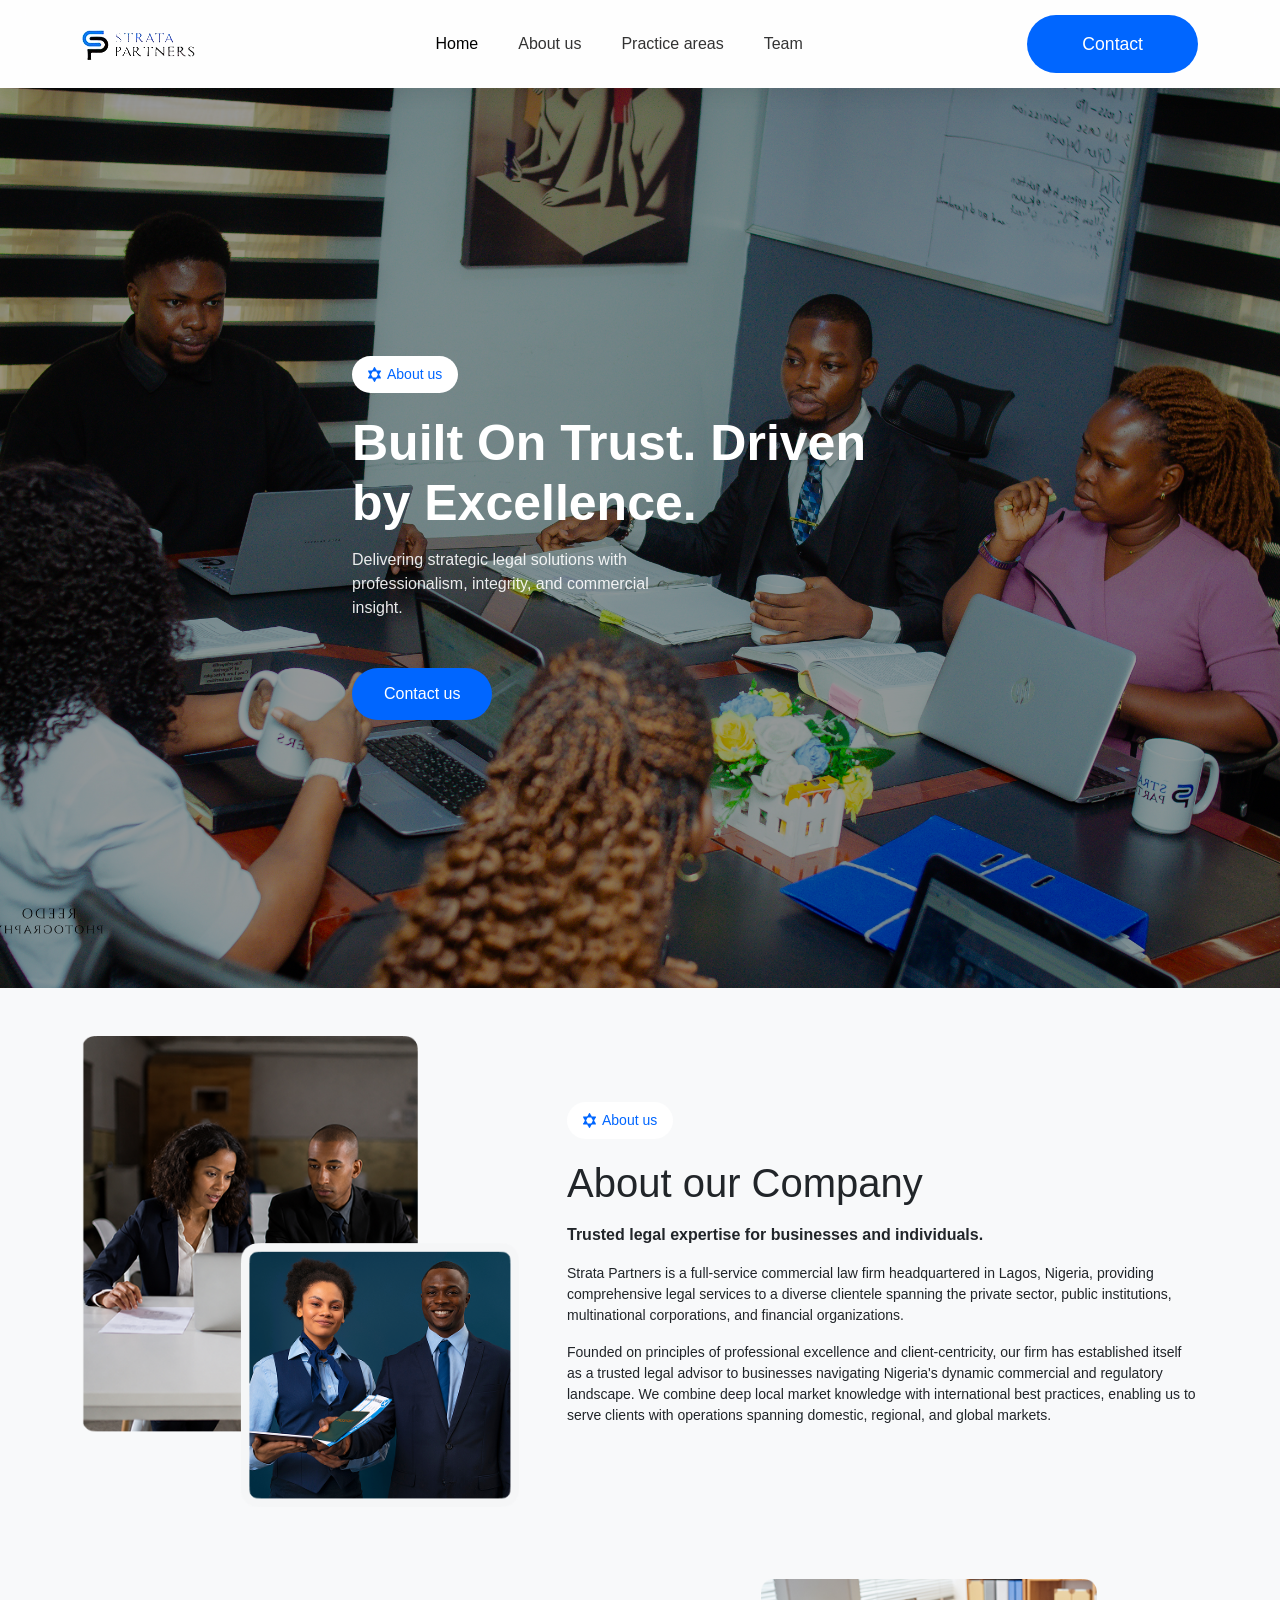
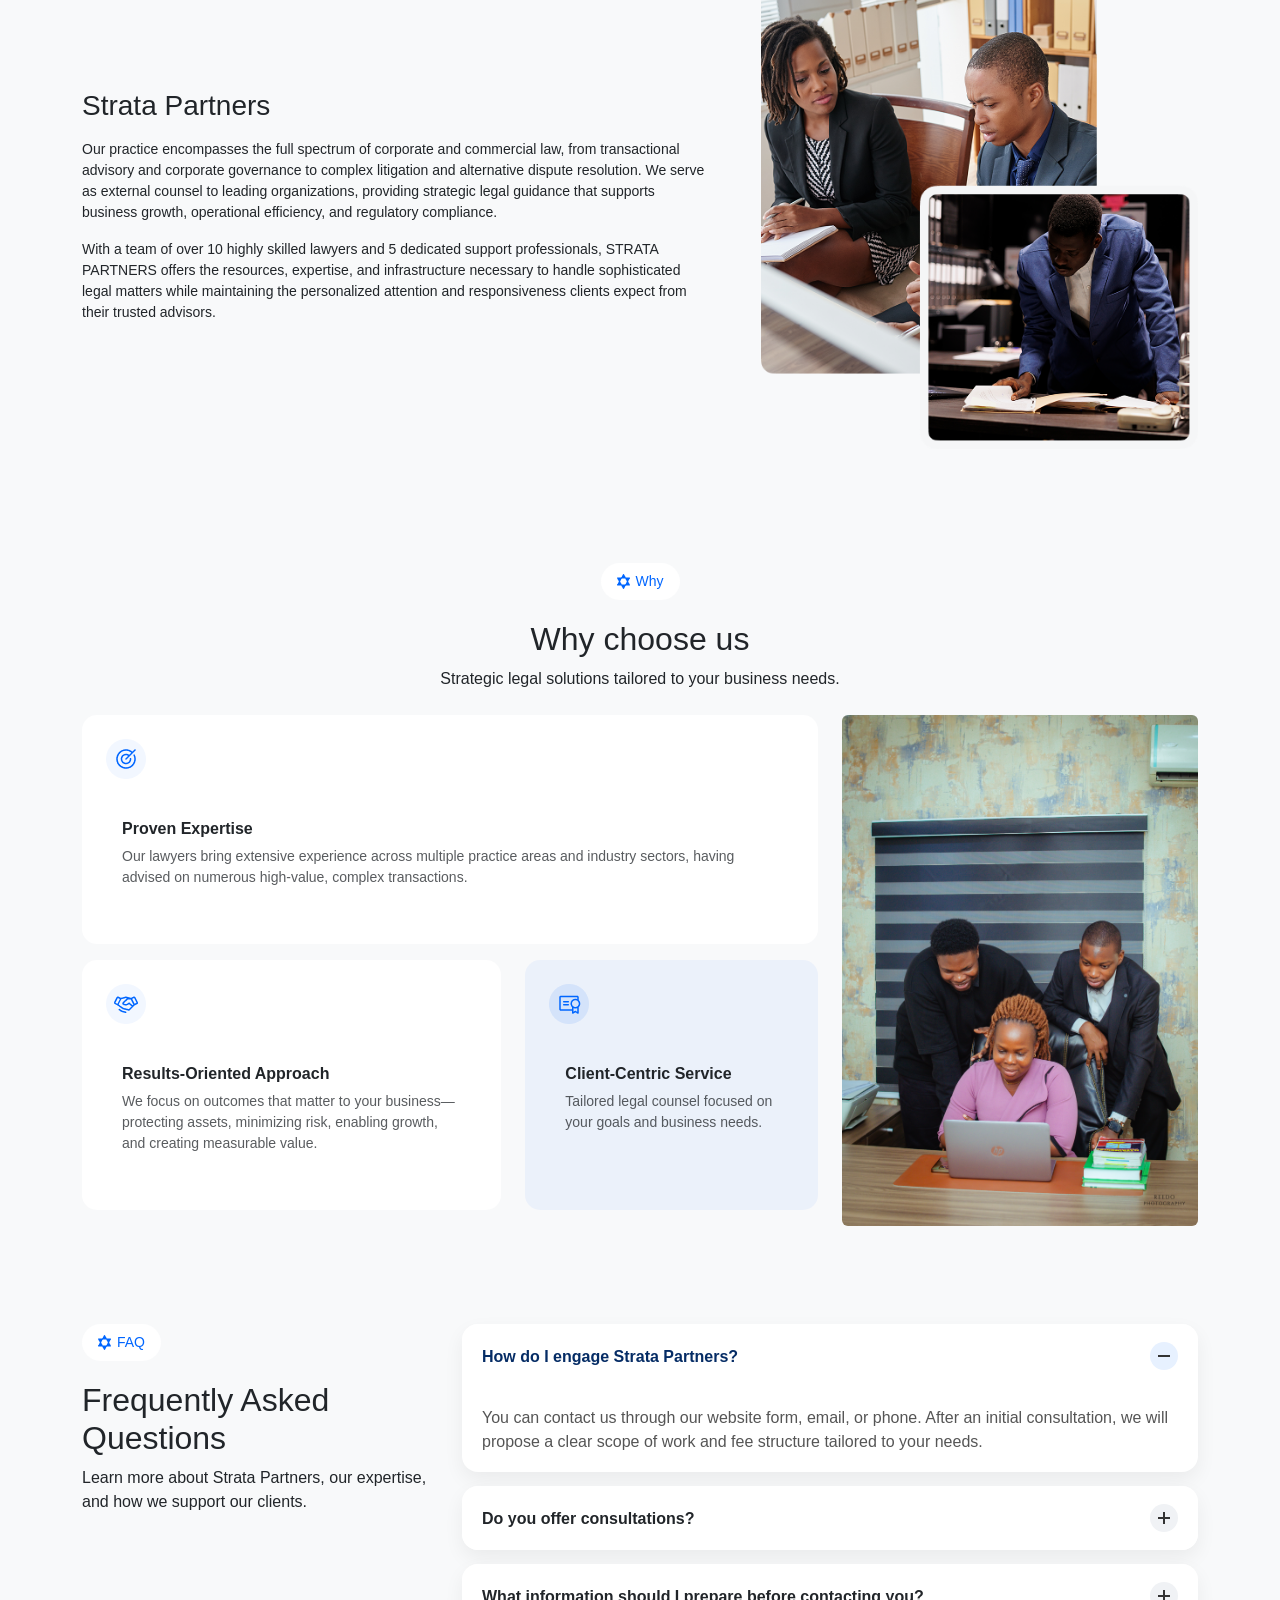
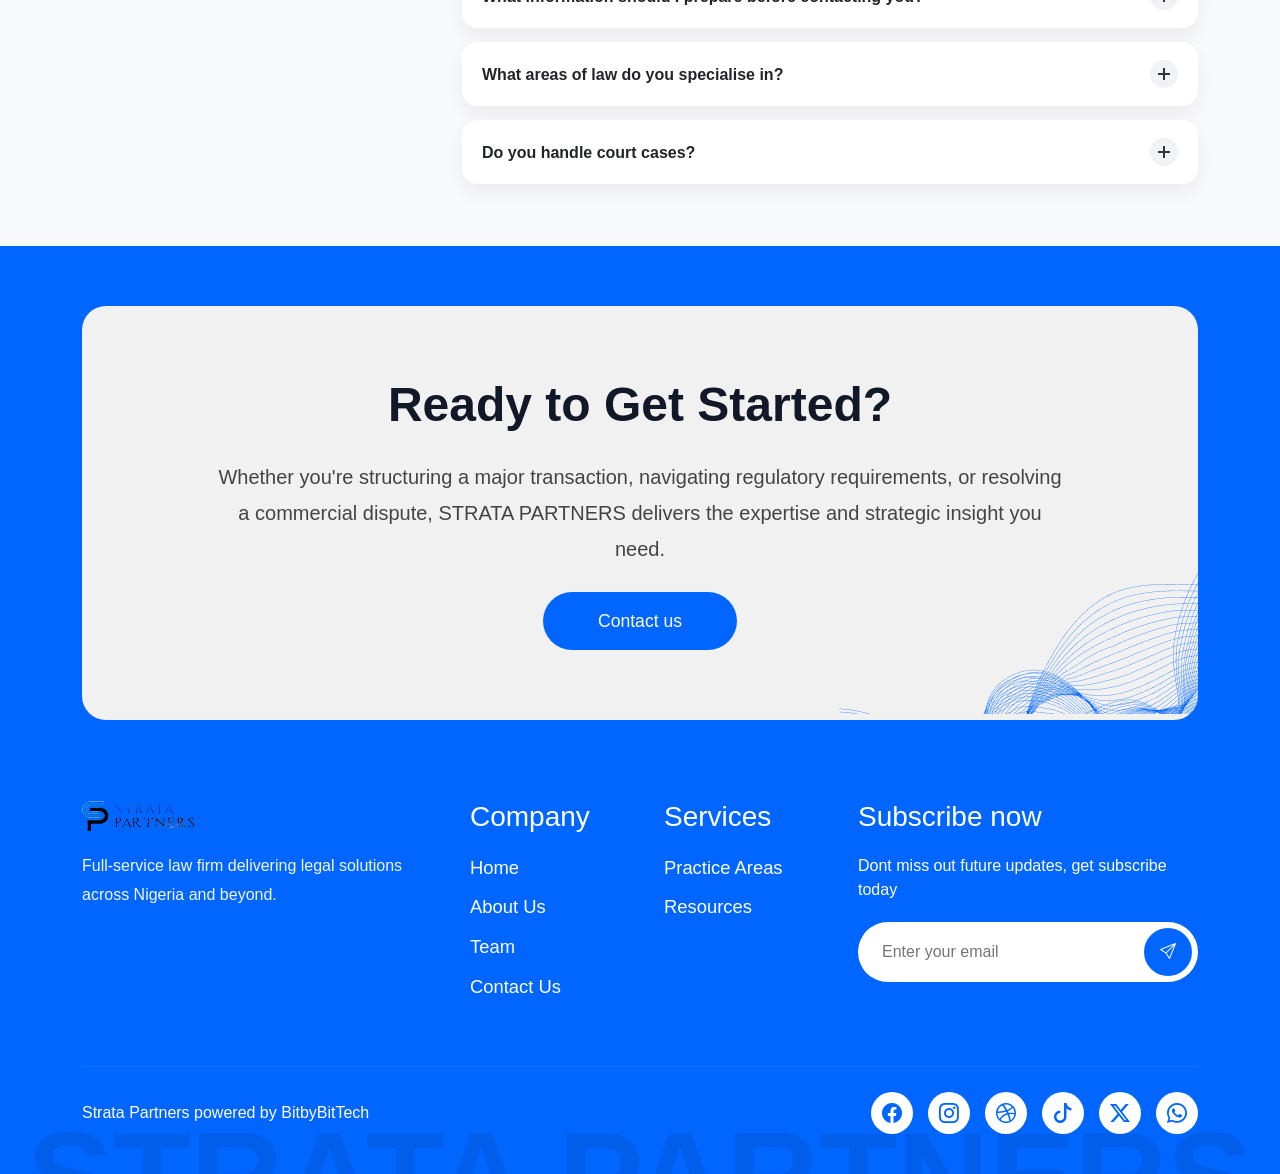
==== commit 1d535bc2: "modify all pages and also add some new images" ====
--- a/about.html
+++ b/about.html
@@ -171,9 +171,9 @@
           </div>
           <div class="col-lg-4 img-hideen">
             <img
-              src="images/comp_sec.jpg"
+              src="images/DSC_0686.jpg"
               alt=""
-              class="img-fluid h-100 w-100"
+              class="img-fluid h-100 w-100 rounded"
             />
           </div>
         </div>
@@ -181,76 +181,7 @@
     </section>
 
     <!--FAQ-->
-    <!-- <div class="row-4">
-      <div class="left-box">
-        <div class="high">
-          <div class="high2">
-            <div class="iconn">
-              <i class="bi bi-gear-wide" id="tops"></i>
-            </div>
-            <p class="faq">Faq</p>
-          </div>
-          <p class="faq-p">Frequently asked qestion</p>
-        </div>
-        <p class="low-p">
-          Learn more about Strata Partners, our <br />
-          expertise, and how we support our clients.
-        </p>
-      </div>
-      <div class="faq-container">
-        <details class="faq-item">
-          <summary class="faq-question">
-            What makes Strata Partners different from other law firms ?
-          </summary>
-          <div class="faq-answer">
-            <p>
-              We combine deep legal expertise with commercial insight. Our team
-              approaches every matter not just as lawyers, but as dealmakers and
-              strategists who understand business realities, regulatory
-              environments, and long-term client goals.
-            </p>
-          </div>
-        </details>
-        <details class="faq-item">
-          <summary class="faq-question">
-            Which industries does Strata Partners serve ?
-          </summary>
-          <div class="faq-answer">
-            <p>
-              We advise entrepreneurs, SMEs, corporate organisations, investors,
-              developers, agricultural businesses, and high-net-worth
-              individuals across sectors such as real estate, infrastructure,
-              finance, agriculture, manufacturing, and technology.
-            </p>
-          </div>
-        </details>
-        <details class="faq-item">
-          <summary class="faq-question">
-            Does Strata Partners work with international clients ?
-          </summary>
-          <div class="faq-answer">
-            <p>
-              Yes. We regularly advise international clients investing or doing
-              business in Nigeria and collaborate with foreign counsel when
-              necessary.
-            </p>
-          </div>
-        </details>
-        <details class="faq-item">
-          <summary class="faq-question">
-            What is Strata Partners' approach to client service ?
-          </summary>
-          <div class="faq-answer">
-            <p>
-              We combine deep legal expertise with commercial insight. Our team
-              approaches every matter not just as lawyers, but as dealmakers and
-              strategists who understand business realities, regulatory
-              environments, and long-term client goals.
-            </p>
-          </div>
-        </details>
-      </div>
-    </div>-->
+          
     <div class="container mt-5 faq-section">
       <div class="row mb-5">
         <div class="col-lg-4 mb-4">
--- a/css/about.css
+++ b/css/about.css
@@ -12,7 +12,7 @@
   content: "";
   position: absolute;
   inset: 0;
-  background: url("../images/about_bg.jpg") no-repeat center center/cover;
+  background: url("../images/DSC_0783.jpg") no-repeat center center/cover;
   transform: scaleX(-1);
   z-index: -2;
 }
@@ -75,6 +75,7 @@
   background-color: #fff;
   border: 0px solid transparent;
   border-radius: 15px;
+  height: 100%;
 }
 .about-card-muted {
   background-color: rgba(0, 102, 255, 0.05);
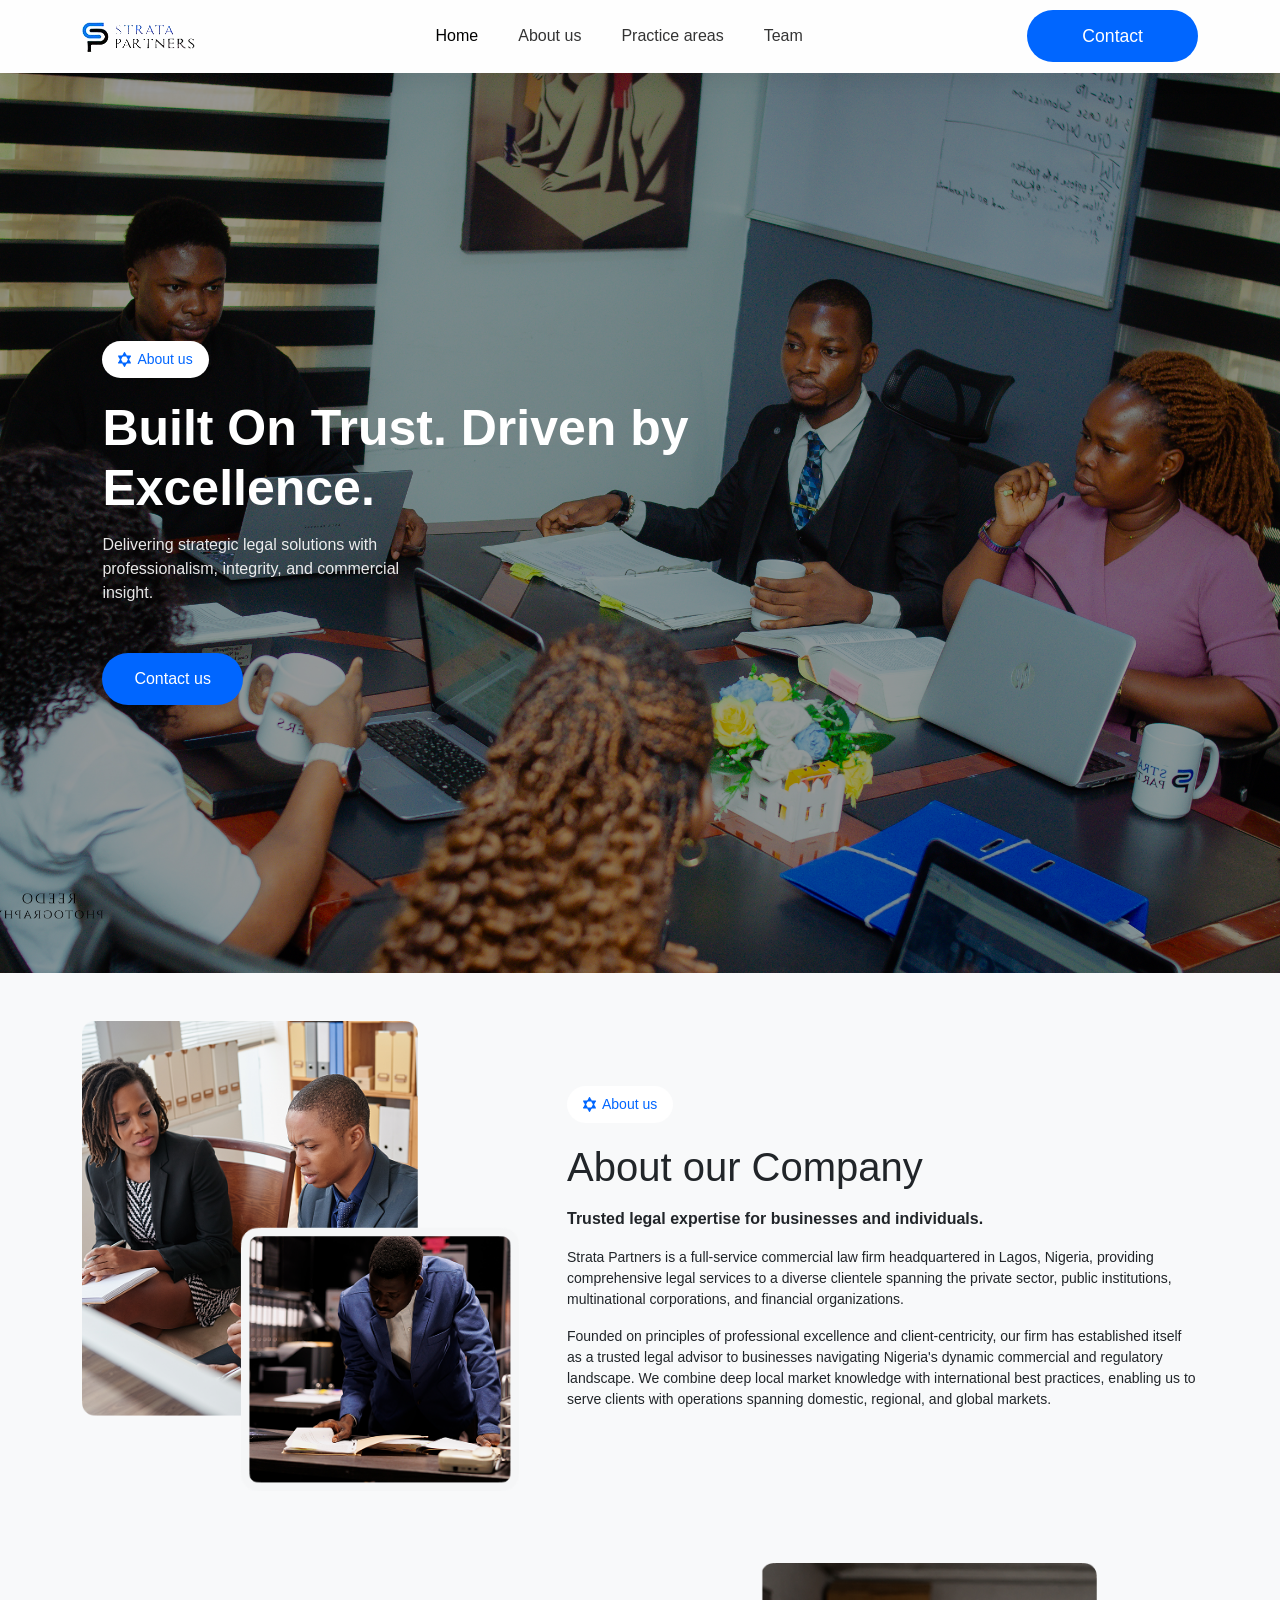
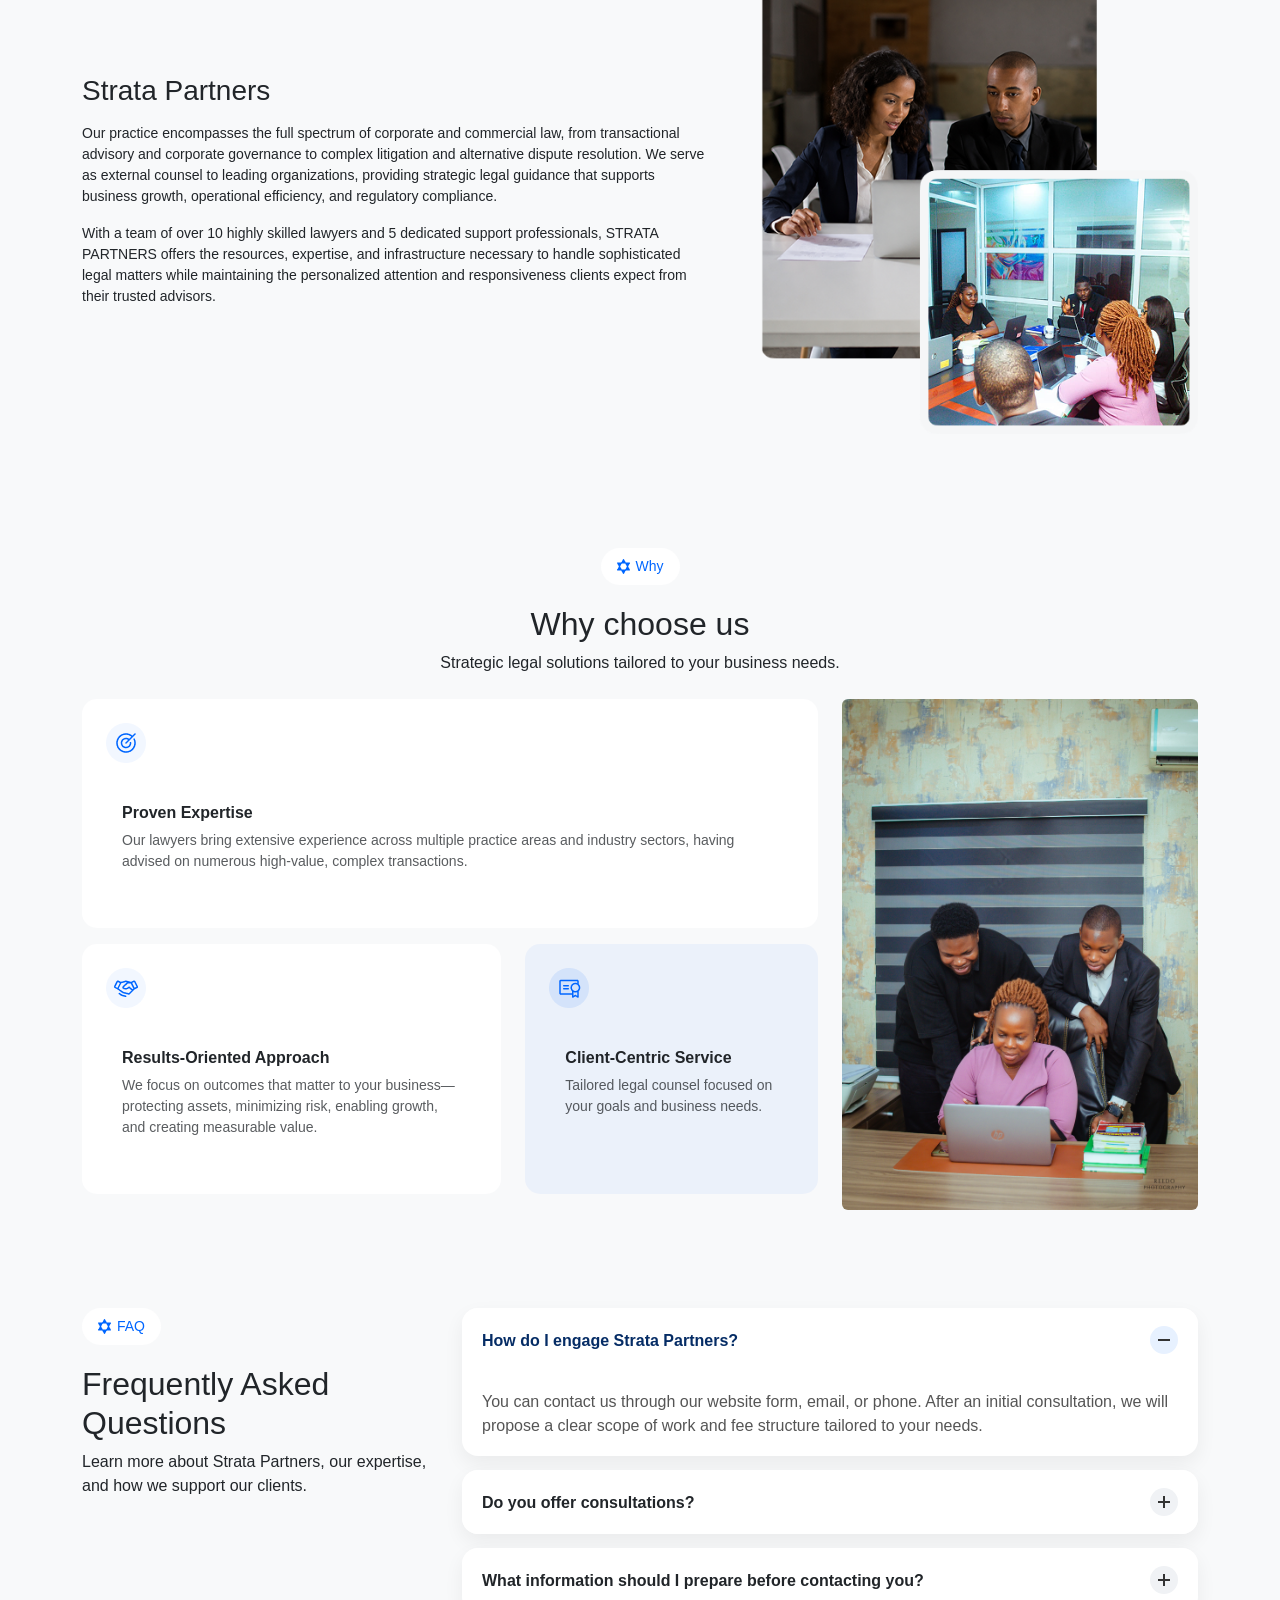
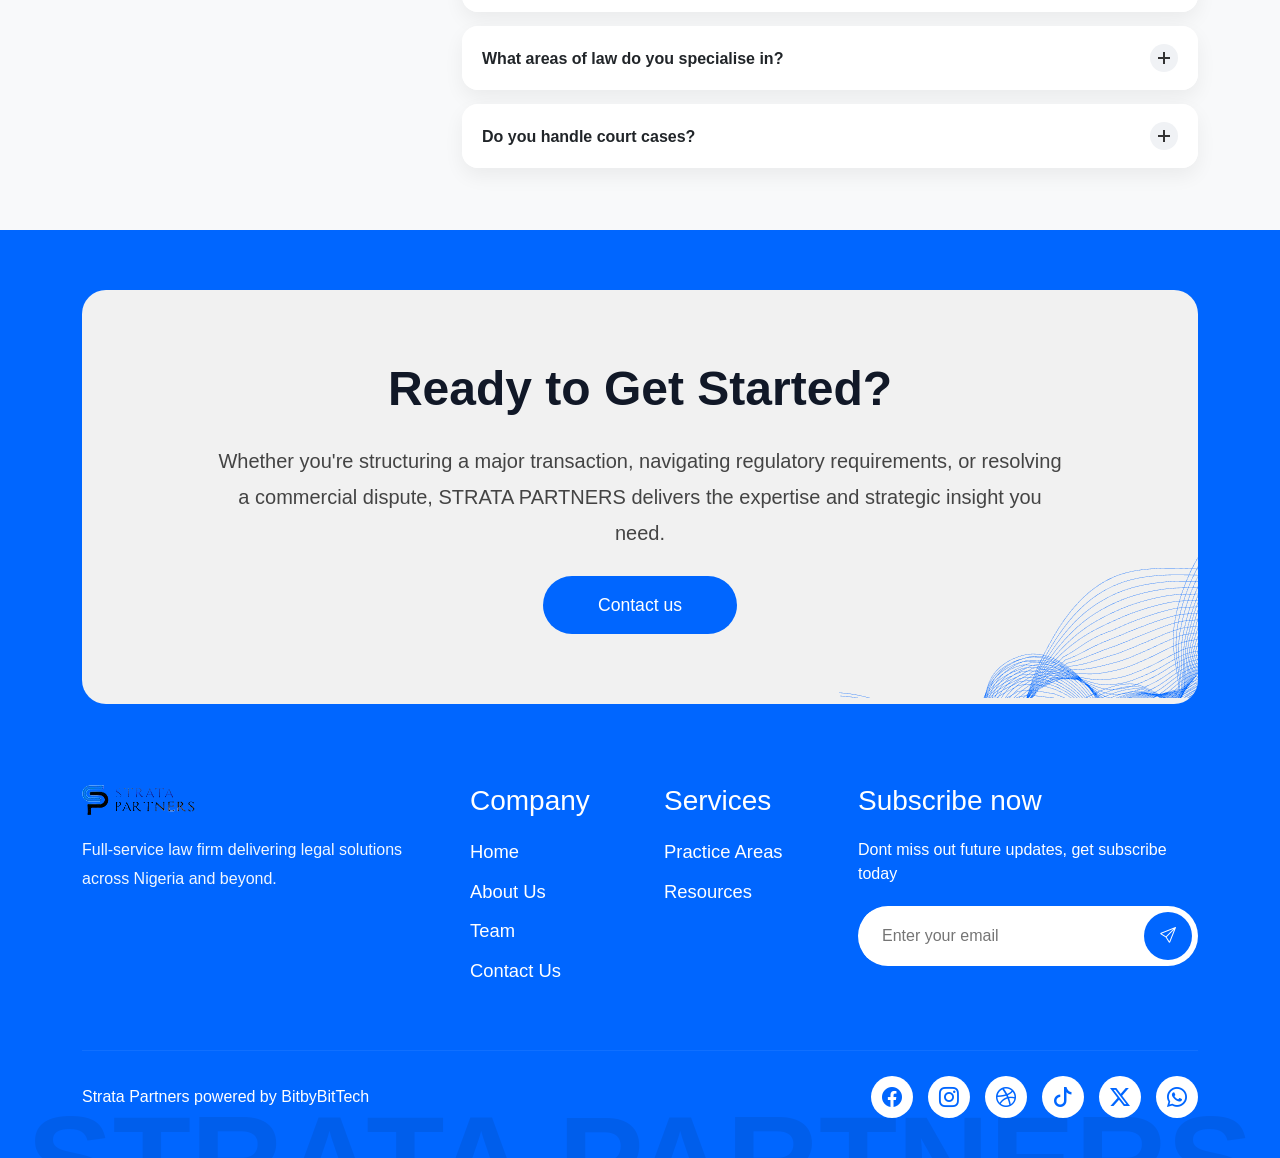
==== commit 80bb0675: "modified all pages and make changes to the css" ====
--- a/about.html
+++ b/about.html
@@ -25,7 +25,7 @@
 
     <!--hero section-->
     <section class="hero-section">
-      <div class="container hero-content">
+      <div class="hero-content">
         <!-- small badge -->
         <button class="badge-btn">
           <img src="images/contact_icon.png" alt="" class="img-fluid" />
@@ -44,11 +44,11 @@
 
         <!-- buttons -->
         <div class="d-flex btn-group-custom mt-5">
-          <button class="btn btn-primary-custom" role="link">
-            <a href="contact.html" style="text-decoration: none; color: white"
+          <!-- <button class="btn btn-primary-custom" role="link"> -->
+            <a href="contact.html" class="btn btn-primary-custom" style="text-decoration: none; color: white"
               >Contact us</a
             >
-          </button>
+          <!-- </button> -->
         </div>
       </div>
     </section>
@@ -57,7 +57,7 @@
     <div class="container mt-5">
       <div class="row align-items-center g-5 mb-5 hero-about-container">
         <div class="col-lg-5 mb-4">
-          <img src="images/about_hero.png" alt="" class="img-fluid" />
+          <img src="images/about_hero2.png" alt="" class="img-fluid" />
         </div>
         <div class="col-lg-7 mb-4">
           <button class="badge-btn">
@@ -104,7 +104,7 @@
           </p>
         </div>
         <div class="col-lg-5 mb-3">
-          <img src="images/about_hero2.png" alt="" class="img-fluid" />
+          <img src="images/about_heroo.png" alt="" class="img-fluid" />
         </div>
       </div>
     </div>
--- a/css/about.css
+++ b/css/about.css
@@ -6,6 +6,7 @@
   position: relative;
   color: white;
   overflow: hidden;
+  padding: 8%;
 }
 
 .hero-section::before {
